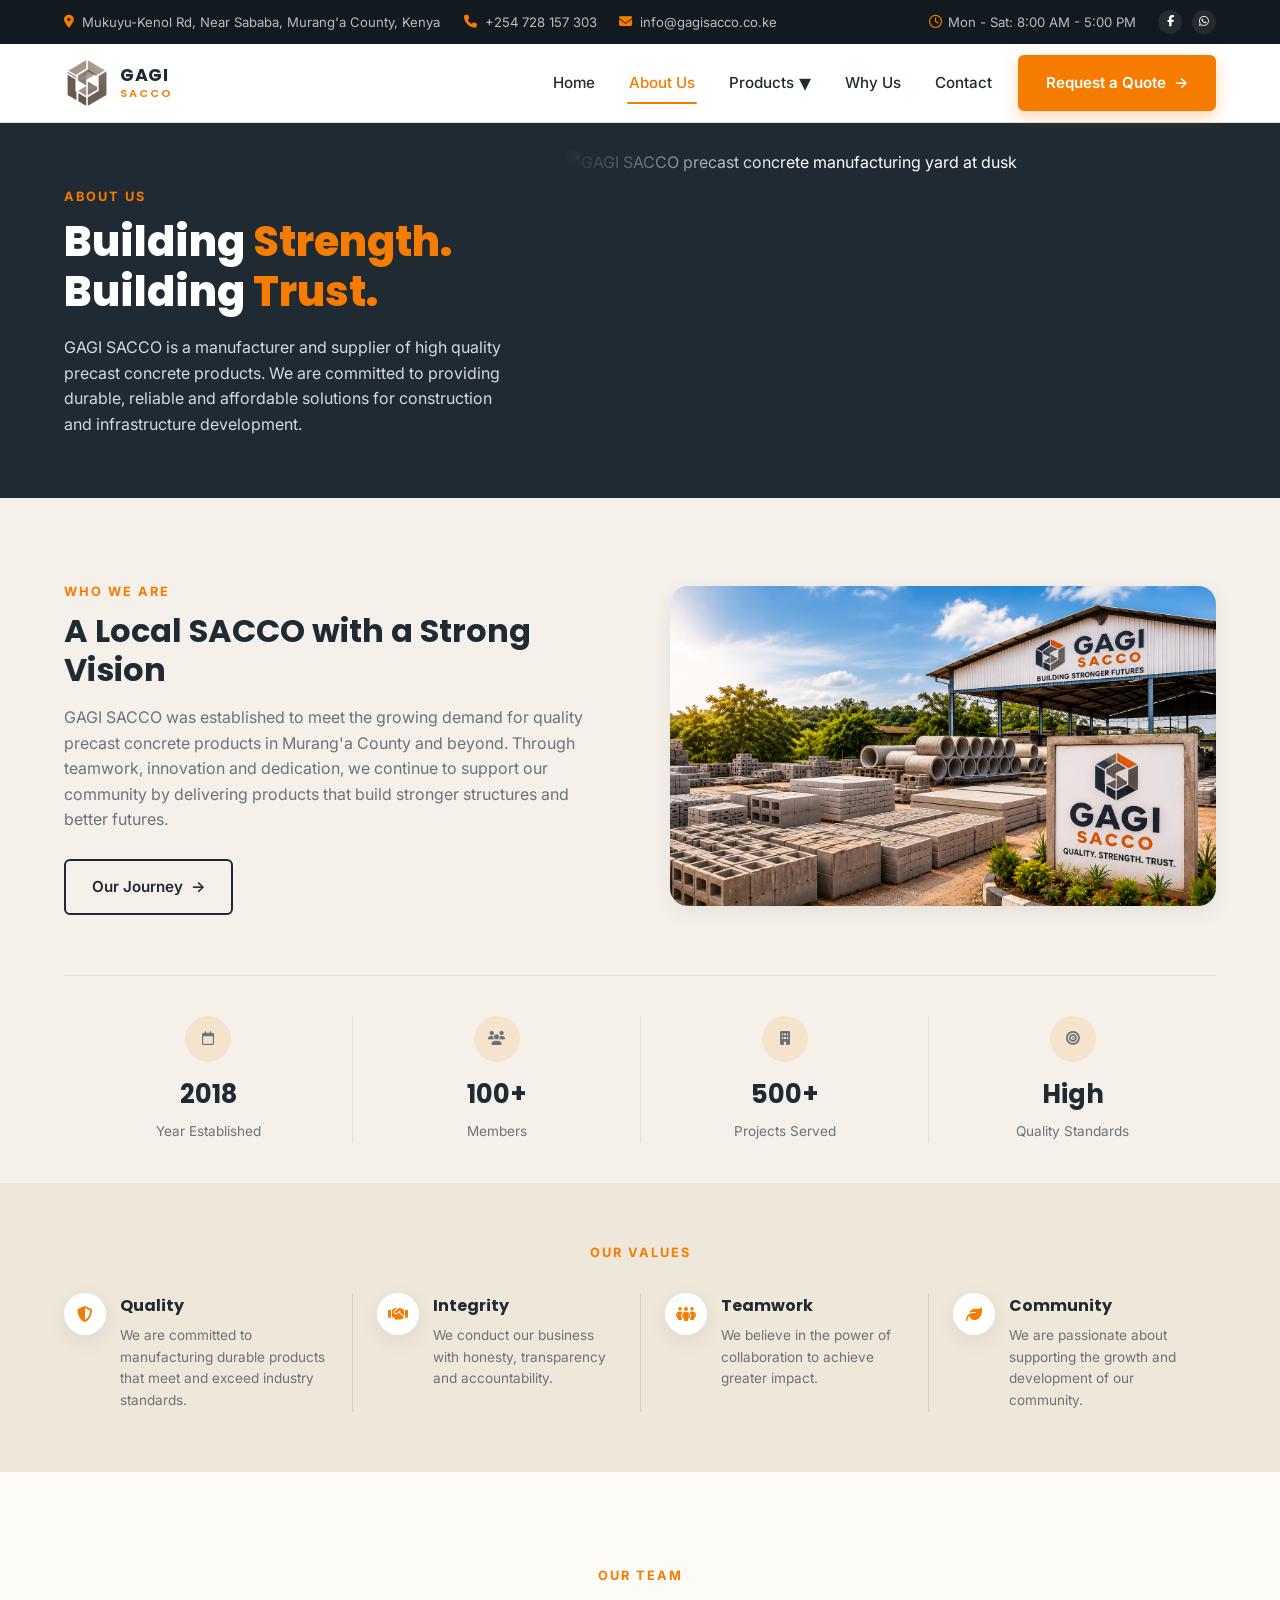
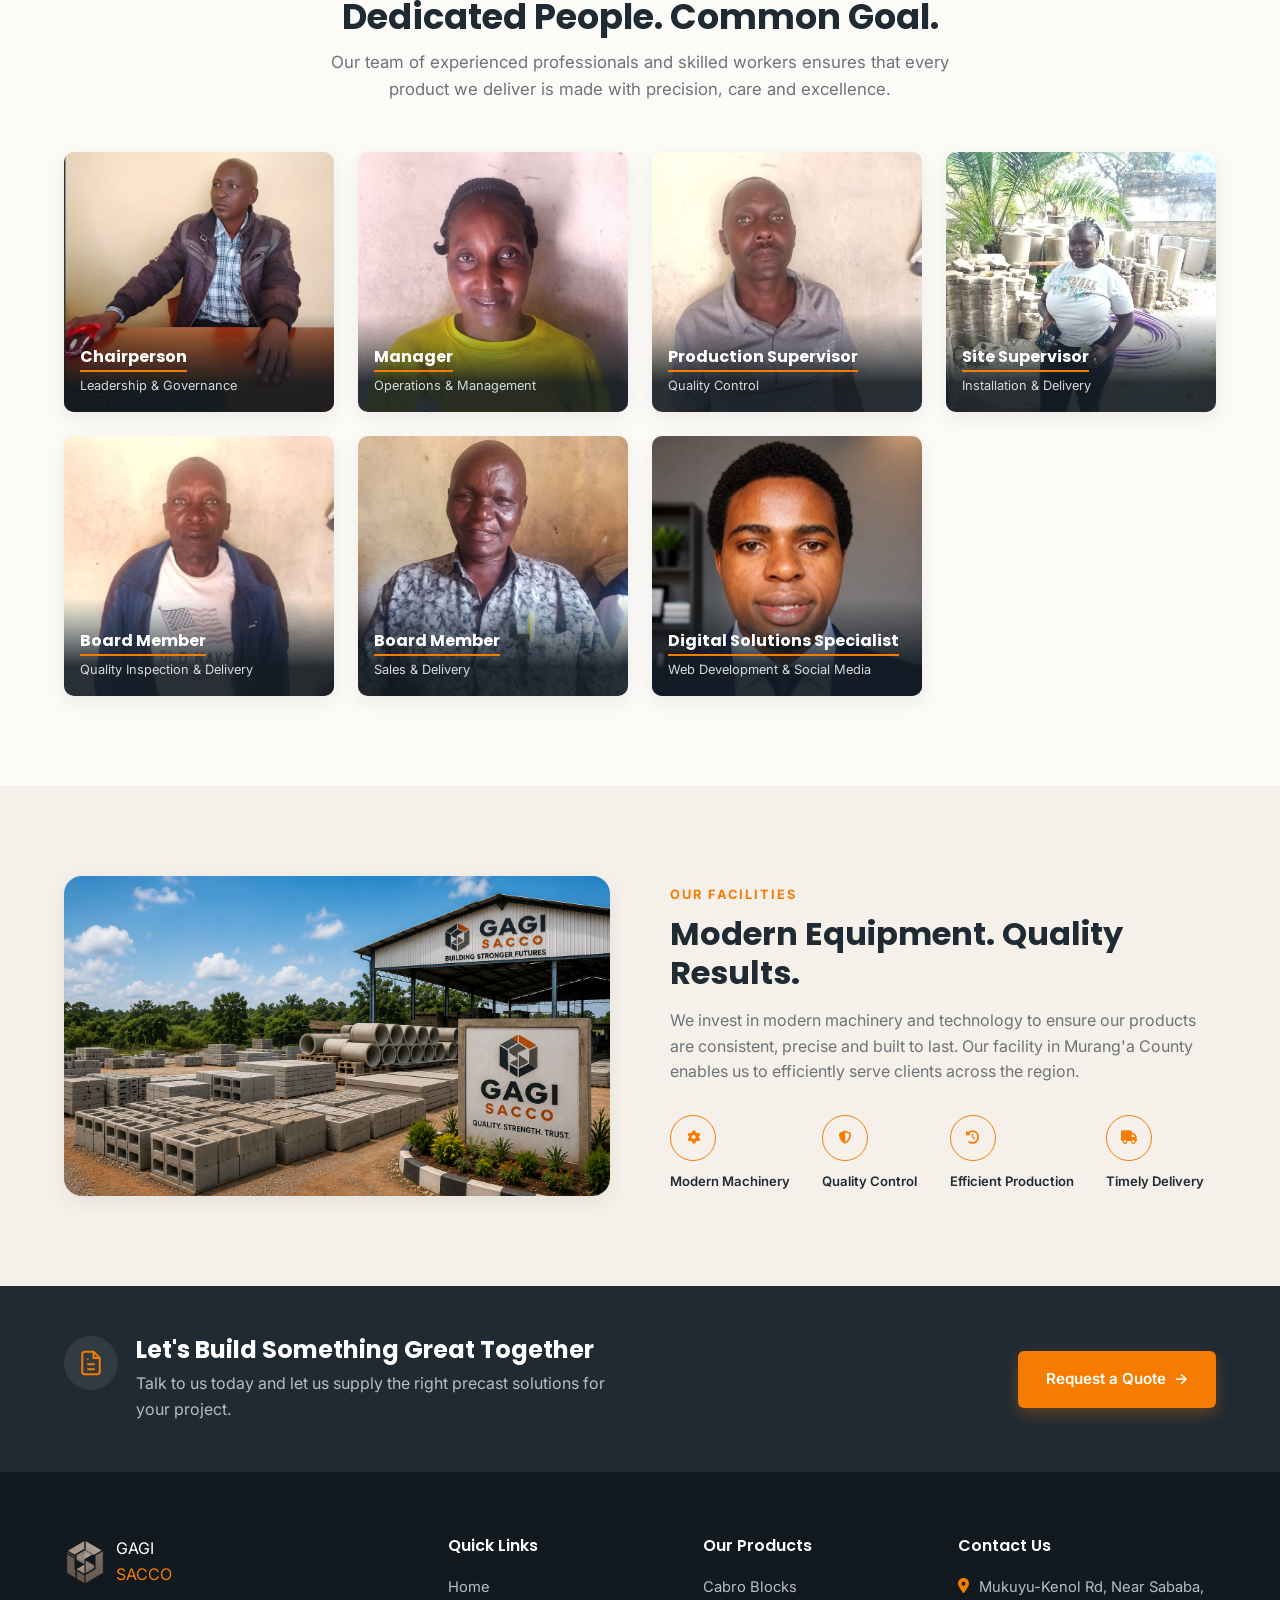
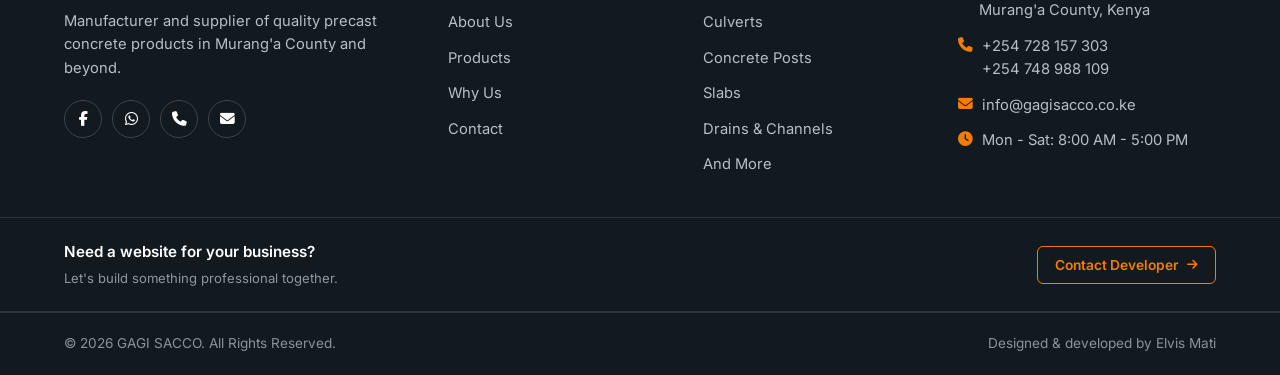
==== about.html @ 9ad400ec "feat: finalize GAGI SACCO website for presentation" ====
<!DOCTYPE html>
<html lang="en">
<head>
  <meta charset="UTF-8">
  <meta name="viewport" content="width=device-width, initial-scale=1.0">
  <title>About Us | GAGI SACCO</title>
  <meta name="description" content="GAGI SACCO is a manufacturer and supplier of high quality precast concrete products, proudly serving Murang'a County since 2018.">

  <!-- Google Fonts: Poppins for headings, Inter for body text -->
  <link rel="preconnect" href="https://fonts.googleapis.com">
  <link href="https://fonts.googleapis.com/css2?family=Poppins:wght@500;600;700;800&family=Inter:wght@400;500;600;700&display=swap" rel="stylesheet">

  <!-- Font Awesome for icons -->
  <link rel="stylesheet" href="https://cdnjs.cloudflare.com/ajax/libs/font-awesome/6.5.1/css/all.min.css">

  <!-- Stylesheets: shared/global first, then page-specific, then responsive overrides last -->
  <link rel="stylesheet" href="css/style.css">
  <link rel="stylesheet" href="css/top-utility-bar.css">
  <link rel="stylesheet" href="css/about.css">
  <link rel="stylesheet" href="css/footer.css">
  <link rel="stylesheet" href="css/responsive.css">
</head>
<body>

  <!-- ============ TOP UTILITY BAR ============ -->
  <div class="top-bar">
    <div class="container top-bar-inner">

      <!-- FIXED LOCATION -->
      <div class="top-bar-location">
        <i class="fa-solid fa-location-dot" aria-hidden="true"></i>
        <span>Mukuyu-Kenol Rd, Near Sababa, Murang'a County, Kenya</span>
      </div>

      <!-- MOVING CONTENT -->
      <div class="top-bar-marquee">

        <div class="top-bar-marquee-content">

          <!-- Phone -->
          <div class="top-bar-phone">
            <i class="fa-solid fa-phone" aria-hidden="true"></i>
            <span>+254 728 157 303</span>
          </div>

          <!-- Email -->
          <div class="top-bar-email">
            <i class="fa-solid fa-envelope" aria-hidden="true"></i>
            <span>info@gagisacco.co.ke</span>
          </div>

          <!-- Business Hours -->
          <div class="top-bar-hours">
            <i class="fa-regular fa-clock" aria-hidden="true"></i>
            <span>Mon - Sat: 8:00 AM - 5:00 PM</span>
          </div>

          <!-- Social Icons -->
          <ul class="top-bar-social">

            <!-- Facebook -->
            <li>
              <a
                href="#"
                aria-label="Facebook"
              >
                <i class="fa-brands fa-facebook-f"></i>
              </a>
            </li>

            <!-- WhatsApp -->
            <li>
              <a
                href="https://wa.me/254728157303?text=Hello%20GAGI%20SACCO%2C%20I%20would%20like%20to%20make%20an%20inquiry%20about%20your%20precast%20concrete%20products."
                target="_blank"
                rel="noopener noreferrer"
                aria-label="WhatsApp"
              >
                <i class="fa-brands fa-whatsapp"></i>
              </a>
            </li>

          </ul>

        </div>

      </div>

    </div>
  </div>

  <!-- ============ HEADER / NAVIGATION ============ -->
  <header class="site-header">
    <div class="container header-inner">

      <!-- Logo -->
      <a href="index.html" class="logo">
        <img src="assets/logos/logonobg.png" alt="GAGI SACCO">
        <span class="logo-text">GAGI<br><span>SACCO</span></span>
      </a>

      <!-- Main nav -->
      <nav class="main-nav" id="main-nav">
        <ul>
          <li>
            <a href="index.html">Home</a>
          </li>

          <li>
            <a href="about.html" class="active">About Us</a>
          </li>

          <li class="has-dropdown">
            <a href="products.html">
              Products
              <span class="caret" aria-hidden="true">&#9662;</span>
            </a>

            <ul class="dropdown">
              <li>
                <a href="products.html#cabro">Cabro Blocks</a>
              </li>

              <li>
                <a href="products.html#culverts">Culverts</a>
              </li>

              <li>
                <a href="products.html#waffle-slabs">Waffle Slabs</a>
              </li>

              <li>
                <a href="products.html#slabs">Slabs</a>
              </li>

              <li class="dropdown-all">
                <a href="products.html">View All Products <span>→</span></a>
              </li>
            </ul>

          </li>

          <li>
            <a href="why-us.html">Why Us</a>
          </li>

          <li>
            <a href="contact.html">Contact</a>
          </li>
        </ul>
      </nav>

      <!-- Header CTA -->
      <a href="quote.html" class="btn btn-primary header-cta">
        Request a Quote
        <span aria-hidden="true">&rarr;</span>
      </a>

      <!-- Mobile hamburger toggle -->
      <button
        class="nav-toggle"
        id="nav-toggle"
        aria-label="Toggle navigation menu"
        aria-expanded="false"
        aria-controls="main-nav"
      >
        <span></span>
        <span></span>
        <span></span>
      </button>

    </div>
  </header>

  <main>

    <!-- ============ ABOUT HERO ============ -->
    <section class="about-hero">
      <div class="container about-hero-inner">
        <div class="about-hero-content">
          <span class="eyebrow eyebrow-light">About Us</span>
          <h1>Building <span class="text-accent">Strength.</span><br>Building <span class="text-accent">Trust.</span></h1>
          <p>GAGI SACCO is a manufacturer and supplier of high quality precast concrete products. We are committed to providing durable, reliable and affordable solutions for construction and infrastructure development.</p>
        </div>
        <div class="about-hero-media">
          <img src="https://images.unsplash.com/photo-1541976590-713941681591?w=1000&q=80" alt="GAGI SACCO precast concrete manufacturing yard at dusk">
        </div>
      </div>
    </section>

    <!-- ============ WHO WE ARE ============ -->
    <section class="who-section">
      <div class="container who-inner">
        <div class="who-content">
          <span class="eyebrow">Who We Are</span>
          <h2>A Local SACCO with a Strong Vision</h2>
          <p>GAGI SACCO was established to meet the growing demand for quality precast concrete products in Murang'a County and beyond. Through teamwork, innovation and dedication, we continue to support our community by delivering products that build stronger structures and better futures.</p>
          <a href="about.html#journey" class="btn btn-outline">Our Journey <span aria-hidden="true">&rarr;</span></a>
        </div>
        <div class="who-media">
          <img src="assets/images/gagi banner.png" alt="Precast concrete culverts, blocks and ballast in the yard">
        </div>
      </div>

      <!-- Stats row -->
      <div class="container">
        <ul class="stats-row">
          <li>
            <span class="stat-icon" aria-hidden="true"><i class="fa-regular fa-calendar"></i></span>
            <strong>2018</strong>
            <span>Year Established</span>
          </li>
          <li>
            <span class="stat-icon" aria-hidden="true"><i class="fa-solid fa-users"></i></span>
            <strong>100+</strong>
            <span>Members</span>
          </li>
          <li>
            <span class="stat-icon" aria-hidden="true"><i class="fa-solid fa-building"></i></span>
            <strong>500+</strong>
            <span>Projects Served</span>
          </li>
          <li>
            <span class="stat-icon" aria-hidden="true"><i class="fa-solid fa-bullseye"></i></span>
            <strong>High</strong>
            <span>Quality Standards</span>
          </li>
        </ul>
      </div>
    </section>

    <!-- ============ OUR VALUES ============ -->
    <section class="values-section">
      <div class="container">
        <span class="eyebrow values-eyebrow">Our Values</span>
        <ul class="values-row">
          <li>
            <span class="value-icon" aria-hidden="true"><i class="fa-solid fa-shield-halved"></i></span>
            <div>
              <strong>Quality</strong>
              <p>We are committed to manufacturing durable products that meet and exceed industry standards.</p>
            </div>
          </li>
          <li>
            <span class="value-icon" aria-hidden="true"><i class="fa-solid fa-handshake"></i></span>
            <div>
              <strong>Integrity</strong>
              <p>We conduct our business with honesty, transparency and accountability.</p>
            </div>
          </li>
          <li>
            <span class="value-icon" aria-hidden="true"><i class="fa-solid fa-people-group"></i></span>
            <div>
              <strong>Teamwork</strong>
              <p>We believe in the power of collaboration to achieve greater impact.</p>
            </div>
          </li>
          <li>
            <span class="value-icon" aria-hidden="true"><i class="fa-solid fa-leaf"></i></span>
            <div>
              <strong>Community</strong>
              <p>We are passionate about supporting the growth and development of our community.</p>
            </div>
          </li>
        </ul>
      </div>
    </section>

    <!-- ============ OUR TEAM ============ -->
    <section class="team-section">
      <div class="container">

        <div class="section-heading">
          <span class="eyebrow">Our Team</span>
          <h2>Dedicated People. Common Goal.</h2>
          <p>
            Our team of experienced professionals and skilled workers ensures
            that every product we deliver is made with precision, care and excellence.
          </p>
        </div>

        <div class="team-grid">

          <article class="team-card">
            <img
              src="assets/gagi members/Peter Kamau(Chairman).png"
              alt="Portrait of the GAGI SACCO chairperson"
            >
            <div class="team-card-caption">
              <h3>Chairperson</h3>
              <span>Leadership &amp; Governance</span>
            </div>
          </article>

          <article class="team-card">
            <img
              src="assets/gagi members/Faith Wanjiru.png"
              alt="Portrait of the GAGI SACCO manager"
            >
            <div class="team-card-caption">
              <h3>Manager</h3>
              <span>Operations &amp; Management</span>
            </div>
          </article>

          <article class="team-card">
            <img
              src="assets/gagi members/Joel Muya.png"
              alt="Portrait of the production supervisor in high-visibility vest"
            >
            <div class="team-card-caption">
              <h3>Production Supervisor</h3>
              <span>Quality Control</span>
            </div>
          </article>

          <article class="team-card">
            <img
              src="assets/gagi members/Leah.png"
              alt="Portrait of the site supervisor wearing a cap"
            >
            <div class="team-card-caption">
              <h3>Site Supervisor</h3>
              <span>Installation &amp; Delivery</span>
            </div>
          </article>

          <article class="team-card">
            <img
              src="assets/gagi members/Augustine Mwangi.png"
              alt="Portrait of the GAGI SACCO board member"
            >
            <div class="team-card-caption">
              <h3>Board Member</h3>
              <span>Quality Inspection &amp; Delivery</span>
            </div>
          </article>

          <article class="team-card">
            <img
              src="assets/gagi members/Stephen Ndung’u.png"
              alt="Portrait of the GAGI SACCO board member"
            >
            <div class="team-card-caption">
              <h3>Board Member</h3>
              <span>Sales &amp; Delivery</span>
            </div>
          </article>

          <article class="team-card">
            <img
              src="assets/gagi members/Elvis Mati.png"
              alt="Portrait of the digital solutions specialist"
            >
            <div class="team-card-caption">
              <h3>Digital Solutions Specialist</h3>
              <span>Web Development &amp; Social Media</span>
            </div>
          </article>

        </div>
      </div>
    </section>
    <!-- ============ OUR FACILITIES ============ -->
    <section class="facilities-section">
      <div class="container facilities-inner">
        <div class="facilities-media">
          <img src="assets/images/gagi banner2.png" alt="GAGI SACCO precast concrete production shed and silos">
        </div>
        <div class="facilities-content">
          <span class="eyebrow">Our Facilities</span>
          <h2>Modern Equipment. Quality Results.</h2>
          <p>We invest in modern machinery and technology to ensure our products are consistent, precise and built to last. Our facility in Murang'a County enables us to efficiently serve clients across the region.</p>

          <ul class="facilities-features">
            <li>
              <span class="facility-icon" aria-hidden="true"><i class="fa-solid fa-gear"></i></span>
              <span>Modern Machinery</span>
            </li>
            <li>
              <span class="facility-icon" aria-hidden="true"><i class="fa-solid fa-shield-halved" aria-hidden="true"></i></span>
              <span>Quality Control</span>
            </li>
            <li>
              <span class="facility-icon" aria-hidden="true"><i class="fa-solid fa-clock-rotate-left"></i></span>
              <span>Efficient Production</span>
            </li>
            <li>
              <span class="facility-icon" aria-hidden="true"><i class="fa-solid fa-truck"></i></span>
              <span>Timely Delivery</span>
            </li>
          </ul>
        </div>
      </div>
    </section>

    <!-- ============ QUOTE CTA BANNER (dark variant) ============ -->
    <section class="cta-banner cta-banner-dark">
      <div class="container cta-inner">
        <div class="cta-text">
          <span class="cta-icon" aria-hidden="true">
            <svg width="30" height="30" viewBox="0 0 24 24" fill="none" stroke="currentColor" stroke-width="1.6"><path d="M14 3H7a2 2 0 0 0-2 2v14a2 2 0 0 0 2 2h10a2 2 0 0 0 2-2V8Z"/><path d="M14 3v5h5"/><path d="M9 13h6M9 17h6M9 9h1"/></svg>
          </span>
          <div>
            <h2>Let's Build Something Great Together</h2>
            <p>Talk to us today and let us supply the right precast solutions for your project.</p>
          </div>
        </div>
        <a href="quote.html" class="btn btn-primary">Request a Quote <span aria-hidden="true">&rarr;</span></a>
      </div>
    </section>

  </main>

  <!-- ============ FOOTER ============ -->
  <footer class="site-footer">
    <div class="container footer-grid">

      <!-- Footer About -->
      <div class="footer-col footer-about">

        <a href="index.html" class="logo logo-footer">
          <img
            src="assets/logos/logonobg.png"
            alt="GAGI SACCO Logo"
            class="footer-logo-icon"
          >

          <span class="logo-text logo-text-light">
            GAGI<br>
            <span>SACCO</span>
          </span>
        </a>

        <p>
          Manufacturer and supplier of quality precast concrete products
          in Murang'a County and beyond.
        </p>

        <ul class="social-links">
          <li>
            <a
              href="#"
              aria-label="Facebook"
            >
              <i class="fa-brands fa-facebook-f"></i>
            </a>
          </li>

          <li>
            <a
              href="https://wa.me/254728157303?text=Hello%20GAGI%20SACCO%2C%20I%20would%20like%20to%20make%20an%20inquiry%20about%20your%20precast%20concrete%20products."
              target="_blank"
              rel="noopener noreferrer"
              aria-label="WhatsApp"
            >
              <i class="fa-brands fa-whatsapp"></i>
            </a>
          </li>

          <li>
            <a
              href="tel:+254728157303"
              aria-label="Phone"
            >
              <i class="fa-solid fa-phone"></i>
            </a>
          </li>

          <li>
            <a
              href="mailto:info@gagisacco.co.ke"
              aria-label="Email"
            >
              <i class="fa-solid fa-envelope"></i>
            </a>
          </li>
        </ul>
      </div>


      <!-- Quick Links -->
      <nav class="footer-col">
        <h4>Quick Links</h4>

        <ul>
          <li><a href="index.html">Home</a></li>
          <li><a href="about.html">About Us</a></li>
          <li><a href="products.html">Products</a></li>
          <li><a href="why-us.html">Why Us</a></li>
          <li><a href="contact.html">Contact</a></li>
        </ul>
      </nav>


      <!-- Products -->
      <nav class="footer-col">
        <h4>Our Products</h4>

        <ul>
          <li><a href="products.html#cabro">Cabro Blocks</a></li>
          <li><a href="products.html#culverts">Culverts</a></li>
          <li><a href="products.html">Concrete Posts</a></li>
          <li><a href="products.html#slabs">Slabs</a></li>
          <li><a href="products.html">Drains &amp; Channels</a></li>
          <li><a href="products.html">And More</a></li>
        </ul>
      </nav>


      <!-- Contact -->
      <div class="footer-col footer-contact">
        <h4>Contact Us</h4>

        <ul>
          <li>
            <i class="fa-solid fa-location-dot"></i>
            Mukuyu-Kenol Rd, Near Sababa, Murang'a County, Kenya
          </li>

          <li>
            <i class="fa-solid fa-phone"></i>
            <span>
              +254 728 157 303<br>
              +254 748 988 109
            </span>
          </li>

          <li>
            <i class="fa-solid fa-envelope"></i>
            info@gagisacco.co.ke
          </li>

          <li>
            <i class="fa-solid fa-clock"></i>
            Mon - Sat: 8:00 AM - 5:00 PM
          </li>
        </ul>
      </div>

    </div>


    <!-- Developer CTA -->
    <div class="developer-cta">
      <div class="container developer-cta-inner">

        <div class="developer-cta-text">
          <span class="developer-cta-label">
            Need a website for your business?
          </span>

          <span class="developer-cta-subtext">
            Let's build something professional together.
          </span>
        </div>

        <button
          type="button"
          class="developer-cta-button"
          id="developer-cta-button"
          aria-haspopup="dialog"
          aria-controls="developer-modal"
        >
          Contact Developer
          <i class="fa-solid fa-arrow-right" aria-hidden="true"></i>
        </button>

      </div>
    </div>


    <!-- Footer Bottom -->
    <div class="footer-bottom">
      <div class="container footer-bottom-inner">
        <p>
          &copy; 2026 GAGI SACCO. All Rights Reserved.
        </p>

        <p>
          Designed &amp; developed by Elvis Mati
        </p>
      </div>
    </div>

  </footer>


  <!-- ============ DEVELOPER CONTACT MODAL ============ -->
  <div
    class="developer-modal"
    id="developer-modal"
    role="dialog"
    aria-modal="true"
    aria-labelledby="developer-modal-title"
    hidden
  >
    <div class="developer-modal-overlay" data-modal-close></div>

    <div class="developer-modal-card">

      <button
        type="button"
        class="developer-modal-close"
        id="developer-modal-close"
        aria-label="Close developer contact options"
      >
        <i class="fa-solid fa-xmark"></i>
      </button>

      <div class="developer-modal-icon">
        <i class="fa-solid fa-code"></i>
      </div>

      <span class="eyebrow">Let's Work Together</span>

      <h2 id="developer-modal-title">
        Need a Website?
      </h2>

      <p>
        Get in touch with Elvis Mati to discuss your website,
        web development or digital project.
      </p>


      <div class="developer-contact-options">

        <!-- Call -->
        <a
          href="tel:+254700531854"
          class="developer-contact-option"
        >
          <span class="developer-option-icon">
            <i class="fa-solid fa-phone"></i>
          </span>

          <span class="developer-option-content">
            <strong>Call: +254 700 531 854</strong>
            <small>Speak directly with the developer</small>
          </span>

          <i class="fa-solid fa-chevron-right developer-option-arrow"></i>
        </a>


        <!-- WhatsApp -->
        <a
          href="https://wa.me/254700531854?text=Hello%20Elvis%2C%20I%20found%20your%20work%20through%20the%20GAGI%20SACCO%20website%20and%20I%20would%20like%20to%20discuss%20a%20website%20project."
          class="developer-contact-option"
          target="_blank"
          rel="noopener noreferrer"
        >
          <span class="developer-option-icon">
            <i class="fa-brands fa-whatsapp"></i>
          </span>

          <span class="developer-option-content">
            <strong>WhatsApp</strong>
            <small>Send a message on WhatsApp</small>
          </span>

          <i class="fa-solid fa-chevron-right developer-option-arrow"></i>
        </a>


        <!-- Pricing -->
        <a
          href="pricing.html"
          class="developer-contact-option"
        >
          <span class="developer-option-icon">
            <i class="fa-solid fa-tags"></i>
          </span>

          <span class="developer-option-content">
            <strong>View Website Pricing</strong>
            <small>Explore website packages and pricing</small>
          </span>

          <i class="fa-solid fa-chevron-right developer-option-arrow"></i>
        </a>

      </div>

    </div>
  </div>

  <script src="js/main.js"></script>
</body>
</html>
---- css/style.css ----
/* =========================================================
   GAGI SACCO — style.css
   Shared/global styles: resets, tokens, typography, buttons,
   header/nav. Loaded on every page.
========================================================= */

/* ---------- Design tokens ---------- */
:root {
  --color-orange: #F57C00;
  --color-orange-dark: #D96900;
  --color-dark: #1F2A33;
  --color-dark-2: #121A20;
  --color-grey: #6B7378;
  --color-grey-light: #F5F1EA;
  --color-bg: #FDFBF7;
  --color-white: #FFFFFF;
  --color-border: #E6E1D8;

  --font-heading: 'Poppins', sans-serif;
  --font-body: 'Inter', sans-serif;

  --container-width: 1200px;
  --radius-sm: 6px;
  --radius-md: 10px;
  --radius-lg: 18px;
  --shadow-card: 0 6px 20px rgba(31, 42, 51, 0.08);
  --transition: 0.25s ease;
}

/* ---------- Reset ---------- */
*, *::before, *::after { box-sizing: border-box; }
html { scroll-behavior: smooth; }
body {
  margin: 0;
  font-family: var(--font-body);
  color: var(--color-dark);
  background: var(--color-bg);
  line-height: 1.6;
  -webkit-font-smoothing: antialiased;
}
img { max-width: 100%; display: block; }
a { text-decoration: none; color: inherit; }
ul { list-style: none; margin: 0; padding: 0; }
h1, h2, h3, h4 { font-family: var(--font-heading); margin: 0; line-height: 1.2; }
p { margin: 0; }
button { font-family: inherit; cursor: pointer; }

.container {
  width: 100%;
  max-width: var(--container-width);
  margin: 0 auto;
  padding: 0 24px;
}

/* ---------- Buttons ---------- */
.btn {
  display: inline-flex;
  align-items: center;
  gap: 8px;
  padding: 14px 26px;
  border-radius: var(--radius-sm);
  font-weight: 600;
  font-size: 0.95rem;
  white-space: nowrap;
  transition: transform var(--transition), background var(--transition), color var(--transition), box-shadow var(--transition);
  border: 2px solid transparent;
}
.btn-primary {
  background: var(--color-orange);
  color: var(--color-white);
  box-shadow: 0 6px 16px rgba(245, 124, 0, 0.3);
}
.btn-primary:hover {
  background: var(--color-orange-dark);
  transform: translateY(-2px);
}
.btn-outline {
  background: transparent;
  border-color: var(--color-dark);
  color: var(--color-dark);
}
.btn-outline:hover {
  background: var(--color-dark);
  color: var(--color-white);
  transform: translateY(-2px);
}
/* Outline button on dark backgrounds needs a light border */
.btn-outline-light {
  background: transparent;
  border-color: var(--color-white);
  color: var(--color-white);
}
.btn-outline-light:hover {
  background: var(--color-white);
  color: var(--color-dark);
  transform: translateY(-2px);
}

/* ==========================================================================
   GAGI SACCO — HEADER & NAVIGATION
   Scoped only to the header
   ========================================================================== */

.site-header {
  position: sticky;
  top: 0;
  z-index: 1000;
  width: 100%;
  background: var(--color-white);
  border-bottom: 1px solid var(--color-border);
}

/* ---------- Header Layout ---------- */

.site-header .header-inner {
  display: flex;
  align-items: center;
  justify-content: space-between;
  gap: 24px;
  min-height: 78px;
  padding-top: 10px;
  padding-bottom: 10px;
}


/* ---------- Logo ---------- */

.site-header .logo {
  display: flex;
  align-items: center;
  gap: 10px;
  flex-shrink: 0;
  text-decoration: none;
}

.site-header .logo img {
  display: block;
  width: 46px;
  height: 46px;
  object-fit: contain;
  flex-shrink: 0;
}

.site-header .logo-text {
  font-family: var(--font-heading);
  font-weight: 700;
  font-size: 1.1rem;
  line-height: 1;
  color: var(--color-dark);
  letter-spacing: 0.5px;
}

.site-header .logo-text span {
  display: block;
  margin-top: 3px;
  font-size: 0.7rem;
  font-weight: 600;
  color: var(--color-orange);
  letter-spacing: 2px;
}


/* ==========================================================================
   MAIN NAVIGATION
   ========================================================================== */

.site-header .main-nav {
  margin-left: auto;
}

.site-header .main-nav > ul {
  display: flex;
  align-items: center;
  gap: 30px;
  margin: 0;
  padding: 0;
  list-style: none;
}

.site-header .main-nav li {
  position: relative;
  margin: 0;
  padding: 0;
  list-style: none;
}

.site-header .main-nav > ul > li > a {
  display: inline-flex;
  align-items: center;
  gap: 5px;
  position: relative;

  padding: 8px 2px;

  color: var(--color-dark);
  font-size: 0.95rem;
  font-weight: 500;
  line-height: 1.2;
  text-decoration: none;
  white-space: nowrap;

  transition: color 0.2s ease;
}

.site-header .main-nav > ul > li > a:hover,
.site-header .main-nav > ul > li > a.active {
  color: var(--color-orange);
}


/* ---------- Active Page Indicator ---------- */

.site-header .main-nav > ul > li > a.active::after {
  content: "";
  position: absolute;
  left: 0;
  right: 0;
  bottom: -4px;

  height: 2px;

  background: var(--color-orange);
  border-radius: 2px;
}


/* ==========================================================================
   PRODUCTS DROPDOWN
   ========================================================================== */

.site-header .has-dropdown {
  position: relative;
}

.site-header .caret {
  display: inline-block;
  font-size: 1.5rem;
  line-height: 1;
  transition: transform 0.2s ease;
}

.site-header .has-dropdown:hover .caret {
  transform: rotate(180deg);
}


/* Dropdown */

.site-header .dropdown {
  position: absolute;
  top: calc(100% + 12px);
  left: 50%;

  width: 220px;
  margin: 0;
  padding: 8px;

  background: var(--color-white);
  border: 1px solid var(--color-border);
  border-top: 3px solid var(--color-orange);
  border-radius: 0 0 var(--radius-md) var(--radius-md);

  box-shadow: var(--shadow-card);

  list-style: none;

  opacity: 0;
  visibility: hidden;
  pointer-events: none;

  transform: translate(-50%, 8px);

  transition:
    opacity 0.2s ease,
    visibility 0.2s ease,
    transform 0.2s ease;
}


/* Small invisible bridge between Products and dropdown */

.site-header .dropdown::before {
  content: "";
  position: absolute;
  top: -14px;
  left: 0;
  width: 100%;
  height: 14px;
}


/* Show dropdown */

.site-header .has-dropdown:hover > .dropdown,
.site-header .has-dropdown:focus-within > .dropdown {
  opacity: 1;
  visibility: visible;
  pointer-events: auto;
  transform: translate(-50%, 0);
}


/* Dropdown links */

.site-header .dropdown li a {
  display: flex;
  align-items: center;
  justify-content: space-between;

  width: 100%;
  box-sizing: border-box;

  padding: 10px 12px;

  color: var(--color-dark);
  font-size: 0.88rem;
  font-weight: 500;
  line-height: 1.3;
  text-decoration: none;

  border-radius: var(--radius-sm);

  transition:
    color 0.2s ease,
    background-color 0.2s ease;
}

.site-header .dropdown li a:hover {
  color: var(--color-orange);
  background: var(--color-grey-light);
}


/* View All Products */

.site-header .dropdown .dropdown-all {
  margin-top: 5px;
  padding-top: 5px;
  border-top: 1px solid var(--color-border);
}

.site-header .dropdown .dropdown-all a {
  color: var(--color-orange);
  font-weight: 700;
}


/* ==========================================================================
   HEADER CTA
   ========================================================================== */

.site-header .header-cta {
  flex-shrink: 0;
  white-space: nowrap;
}


/* ==========================================================================
   MOBILE NAV TOGGLE
   ========================================================================== */

.site-header .nav-toggle {
  display: none;

  width: 42px;
  height: 42px;
  padding: 0;

  align-items: center;
  justify-content: center;
  flex-direction: column;
  gap: 5px;

  background: transparent;
  border: 1px solid var(--color-border);
  border-radius: var(--radius-sm);

  cursor: pointer;
}

.site-header .nav-toggle span {
  display: block;

  width: 20px;
  height: 2px;

  background: var(--color-dark);
  border-radius: 2px;

  transition:
    transform 0.2s ease,
    opacity 0.2s ease,
    background-color 0.2s ease;
}

.site-header .nav-toggle:hover {
  border-color: var(--color-orange);
}

.site-header .nav-toggle:hover span {
  background: var(--color-orange);
}


/* Hamburger → X */

.site-header .nav-toggle.open span:nth-child(1) {
  transform: translateY(7px) rotate(45deg);
}

.site-header .nav-toggle.open span:nth-child(2) {
  opacity: 0;
}

.site-header .nav-toggle.open span:nth-child(3) {
  transform: translateY(-7px) rotate(-45deg);
}


/* ==========================================================================
   TABLET
   ========================================================================== */

@media (max-width: 1050px) {

  .site-header .header-inner {
    gap: 18px;
  }

  .site-header .main-nav > ul {
    gap: 20px;
  }

  .site-header .main-nav > ul > li > a {
    font-size: 0.9rem;
  }

  .site-header .header-cta {
    padding-left: 16px;
    padding-right: 16px;
  }
}


/* ==========================================================================
   MOBILE
   ========================================================================== */

@media (max-width: 768px) {

  .site-header .header-inner {
    min-height: 70px;
    gap: 12px;
  }


  /* Logo */

  .site-header .logo img {
    width: 42px;
    height: 42px;
  }

  .site-header .logo-text {
    font-size: 1rem;
  }

  .site-header .logo-text span {
    font-size: 0.65rem;
  }


  /* Hide desktop CTA */

  .site-header .header-cta {
    display: none;
  }


  /* Show hamburger */

  .site-header .nav-toggle {
    display: flex;
    flex-shrink: 0;
  }


  /* Mobile navigation panel */

  .site-header .main-nav {
    position: absolute;
    top: 100%;
    left: 0;
    right: 0;

    width: 100%;

    margin: 0;

    background: var(--color-white);
    border-bottom: 1px solid var(--color-border);

    box-shadow: 0 10px 25px rgba(48, 52, 59, 0.08);

    /* Hidden until JS opens it */
    display: none;
  }


  /* Your navigation JS should add this class */

  .site-header .main-nav.open {
    display: block;
  }


  /* Main mobile list */

  .site-header .main-nav > ul {
    display: flex;
    flex-direction: column;
    align-items: stretch;
    gap: 0;

    width: 100%;
    padding: 10px 20px 18px;
  }


  .site-header .main-nav > ul > li {
    width: 100%;
  }


  .site-header .main-nav > ul > li > a {
    display: flex;
    align-items: center;
    justify-content: space-between;

    width: 100%;
    box-sizing: border-box;

    padding: 13px 4px;

    font-size: 0.95rem;

    border-bottom: 1px solid var(--color-border);
  }


  /* Remove desktop active underline */

  .site-header .main-nav > ul > li > a.active::after {
    display: none;
  }


  /* Active mobile item */

  .site-header .main-nav > ul > li > a.active {
    color: var(--color-orange);
  }


  /* Products dropdown on mobile */

  .site-header .dropdown {
    position: static;

    width: 100%;
    box-sizing: border-box;

    margin: 0;
    padding: 4px 0 8px;

    background: var(--color-grey-light);

    border: none;
    border-left: 2px solid var(--color-orange);
    border-radius: 0;

    box-shadow: none;

    opacity: 1;
    visibility: visible;
    pointer-events: auto;

    transform: none;

    display: none;
  }


  /*
   * Allows the Products submenu to appear when the user
   * focuses/interacts with Products.
   */
  .site-header .has-dropdown:hover > .dropdown,
  .site-header .has-dropdown:focus-within > .dropdown {
    display: block;
  }


  .site-header .dropdown::before {
    display: none;
  }


  .site-header .dropdown li a {
    padding: 10px 14px;

    font-size: 0.87rem;

    border-radius: 0;
  }


  .site-header .dropdown .dropdown-all {
    margin-top: 4px;
    padding-top: 4px;
  }
}


/* ==========================================================================
   SMALL MOBILE
========================================================================== */

@media (max-width: 480px) {

  .site-header .header-inner {
    min-height: 64px;
  }

  .site-header .logo {
    gap: 8px;
  }

  .site-header .logo img {
    width: 38px;
    height: 38px;
  }

  .site-header .logo-text {
    font-size: 0.95rem;
  }

  .site-header .logo-text span {
    font-size: 0.6rem;
    letter-spacing: 1.5px;
  }

  .site-header .main-nav > ul {
    padding-left: 16px;
    padding-right: 16px;
  }
}
/* ---------- Shared section heading style ---------- */
.eyebrow {
  display: inline-block;
  color: var(--color-orange);
  font-weight: 700;
  font-size: 0.8rem;
  letter-spacing: 2px;
  text-transform: uppercase;
  margin-bottom: 10px;
}
.eyebrow-light { color: var(--color-orange); }

.section-heading {
  text-align: center;
  max-width: 620px;
  margin: 0 auto 50px;
}
.section-heading h2 {
  font-size: 2.2rem;
  font-weight: 700;
  margin-bottom: 10px;
}
.section-heading p {
  color: var(--color-grey);
  font-size: 1.05rem;
}
.section-cta { text-align: center; margin-top: 40px; }

/* ---------- Shared quote CTA banner (reused across pages) ---------- */
.cta-banner {
  background: var(--color-grey-light);
  padding: 50px 0;
}
.cta-inner {
  display: flex;
  align-items: center;
  justify-content: space-between;
  gap: 30px;
}
.cta-text {
  display: flex;
  align-items: flex-start;
  gap: 18px;
}
.cta-icon {
  width: 54px;
  height: 54px;
  border-radius: 50%;
  background: var(--color-white);
  color: var(--color-orange);
  display: flex;
  align-items: center;
  justify-content: center;
  flex-shrink: 0;
  box-shadow: var(--shadow-card);
}
.cta-text h2 { font-size: 1.5rem; font-weight: 700; margin-bottom: 6px; }
.cta-text p { color: var(--color-grey); max-width: 480px; }

/* Dark variant of the CTA banner, used on About page */
.cta-banner-dark {
  background: var(--color-dark);
}
.cta-banner-dark .cta-text h2 { color: var(--color-white); }
.cta-banner-dark .cta-text p { color: #B7BEC4; }
.cta-banner-dark .cta-icon { background: rgba(255,255,255,0.08); color: var(--color-orange); box-shadow: none; }
---- css/top-utility-bar.css ----
/* ==========================================================================
   TOP UTILITY BAR
   ========================================================================== */

.top-bar {
  background: var(--color-dark-2);
  color: #B7BEC4;
  font-size: 0.82rem;
}

.top-bar-inner {
  display: flex;
  align-items: center;
  padding: 10px 24px;
  gap: 0;
}


/* ==========================================================================
   LOCATION — FIXED
   ========================================================================== */

.top-bar-location {
  display: flex;
  align-items: center;
  gap: 8px;
  margin: 0;
  padding: 0;
  white-space: nowrap;
  flex-shrink: 0;
}

.top-bar-location i {
  color: var(--color-orange);
  flex-shrink: 0;
}


/* ==========================================================================
   RIGHT CONTENT — DESKTOP
   ========================================================================== */

.top-bar-marquee {
  display: flex;
  align-items: center;
  flex: 1;
  margin-left: 24px;
  overflow: hidden;
}


/*
 * IMPORTANT:
 * No animation or marquee is applied here.
 * Everything remains static on desktop.
 */

.top-bar-marquee-content {
  display: flex;
  align-items: center;
  width: 100%;
  gap: 22px;
}


/* ==========================================================================
   PHONE
   ========================================================================== */

.top-bar-phone {
  display: flex;
  align-items: center;
  gap: 8px;
  white-space: nowrap;
  flex-shrink: 0;
}

.top-bar-phone i {
  color: var(--color-orange);
}


/* ==========================================================================
   EMAIL
   ========================================================================== */

.top-bar-email {
  display: flex;
  align-items: center;
  gap: 8px;
  white-space: nowrap;
  flex-shrink: 0;
}

.top-bar-email i {
  color: var(--color-orange);
}


/* ==========================================================================
   BUSINESS HOURS
   ========================================================================== */

.top-bar-hours {
  display: flex;
  align-items: center;
  white-space: nowrap;

  /* Push hours toward the right */
  margin-left: auto;
}

.top-bar-hours i {
  color: var(--color-orange);
  margin-right: 6px;
}


/* ==========================================================================
   SOCIAL ICONS
   ========================================================================== */

.top-bar-social {
  display: flex;
  align-items: center;
  gap: 10px;
  margin: 0;
  padding: 0;
  flex-shrink: 0;
}

.top-bar-social li {
  display: flex;
  align-items: center;
  justify-content: center;
  margin: 0;
  padding: 0;
}

.top-bar-social a {
  width: 24px;
  height: 24px;

  padding: 0;
  margin: 0;

  border-radius: 50%;
  background: rgba(255, 255, 255, 0.08);

  display: flex;
  align-items: center;
  justify-content: center;

  color: var(--color-white);
  font-size: 0.7rem;
  line-height: 1;

  transition:
    background var(--transition),
    color var(--transition);
}


/* Precisely center Font Awesome icons */

.top-bar-social a i {
  display: flex;
  align-items: center;
  justify-content: center;

  width: 1em;
  height: 1em;

  margin: 0;
  padding: 0;

  line-height: 1;
}


/* Hover */

.top-bar-social a:hover {
  background: var(--color-orange);
  color: #FFFFFF;
}

.top-bar-social a:hover i {
  color: #FFFFFF !important;
}
---- css/about.css ----
/* =========================================================
   GAGI SACCO — about.css
   Page-specific styles for about.html:
   dark hero, who-we-are + stats, values band, team grid,
   facilities split. Shared header/footer/buttons/CTA banner
   live in style.css.
========================================================= */

/* ---------- About hero (dark, image right) ---------- */
.about-hero {
  background: var(--color-dark);
  color: var(--color-white);
  overflow: hidden;
}
.about-hero-inner {
  display: grid;
  grid-template-columns: 1fr 1.3fr;
  align-items: center;
  gap: 0;
}
.about-hero-content {
  padding: 60px 40px 60px 0;
  position: relative;
  z-index: 2;
}
.about-hero-content h1 {
  font-size: 2.6rem;
  font-weight: 800;
  margin-bottom: 18px;
}
.about-hero-content .text-accent { color: var(--color-orange); }
.about-hero-content p {
  color: #D6DADD;
  max-width: 440px;
}
.about-hero-media {
  height: 320px;
  position: relative;
}
.about-hero-media::before {
  /* subtle gradient so the dark text panel blends into the photo */
  content: '';
  position: absolute;
  inset: 0;
  background: linear-gradient(90deg, var(--color-dark) 0%, rgba(31,42,51,0) 35%);
  z-index: 1;
}
.about-hero-media img {
  width: 100%;
  height: 100%;
  object-fit: cover;
}

/* ---------- Who we are ---------- */
.who-section {
  background: var(--color-grey-light);
  padding: 80px 0 0;
}
.who-inner {
  display: grid;
  grid-template-columns: 1fr 1fr;
  gap: 60px;
  align-items: center;
  padding-bottom: 60px;
}
.who-content h2 {
  font-size: 2rem;
  font-weight: 700;
  margin-bottom: 16px;
}
.who-content p {
  color: var(--color-grey);
  margin-bottom: 26px;
}
.who-media img {
  border-radius: var(--radius-lg);
  box-shadow: var(--shadow-card);
  width: 100%;
  height: 320px;
  object-fit: cover;
}

/* Stats row beneath who-we-are */
.stats-row {
  display: grid;
  grid-template-columns: repeat(4, 1fr);
  border-top: 1px solid var(--color-border);
  padding: 40px 0;
}
.stats-row li {
  display: flex;
  flex-direction: column;
  align-items: center;
  text-align: center;
  gap: 6px;
  border-left: 1px solid var(--color-border);
}
.stats-row li:first-child { border-left: none; }
.stat-icon {
  width: 46px;
  height: 46px;
  border-radius: 50%;
  background: rgba(245, 124, 0, 0.12);
  color: var(--color-orange);
  display: flex;
  align-items: center;
  justify-content: center;
  margin-bottom: 6px;
}
.stats-row strong {
  font-family: var(--font-heading);
  font-size: 1.6rem;
  font-weight: 700;
  color: var(--color-dark);
}
.stats-row span {
  font-size: 0.85rem;
  color: var(--color-grey);
}

/* ---------- Our values band ---------- */
.values-section {
  background: #EFE7DA;
  padding: 60px 0;
}
.values-eyebrow {
  display: block;
  text-align: center;
  margin-bottom: 30px;
}
.values-row {
  display: grid;
  grid-template-columns: repeat(4, 1fr);
}
.values-row li {
  display: flex;
  align-items: flex-start;
  gap: 14px;
  padding: 0 24px;
  border-left: 1px solid #D9CFBD;
}
.values-row li:first-child { border-left: none; padding-left: 0; }
.value-icon {
  width: 42px;
  height: 42px;
  border-radius: 50%;
  background: var(--color-white);
  color: var(--color-orange);
  display: flex;
  align-items: center;
  justify-content: center;
  flex-shrink: 0;
  box-shadow: var(--shadow-card);
}
.values-row strong {
  display: block;
  font-family: var(--font-heading);
  font-weight: 700;
  margin-bottom: 6px;
}
.values-row p {
  font-size: 0.85rem;
  color: var(--color-grey);
}

/* ---------- Our team ---------- */
.team-section {
  padding: 90px 0;
  background: var(--color-bg);
}
.team-grid {
  display: grid;
  grid-template-columns: repeat(4, 1fr);
  gap: 24px;
}
.team-card {
  position: relative;
  border-radius: var(--radius-md);
  overflow: hidden;
  box-shadow: var(--shadow-card);
  transition: transform var(--transition);
}
.team-card:hover { transform: translateY(-6px); }
.team-card img {
  width: 100%;
  height: 260px;
  object-fit: cover;
}
.team-card-caption {
  position: absolute;
  left: 0;
  right: 0;
  bottom: 0;
  background: linear-gradient(180deg, rgba(18,26,32,0) 0%, rgba(18,26,32,0.9) 70%);
  color: var(--color-white);
  padding: 30px 16px 16px;
}
.team-card-caption h3 {
  font-size: 1rem;
  font-weight: 700;
  border-bottom: 2px solid var(--color-orange);
  display: inline-block;
  padding-bottom: 4px;
  margin-bottom: 4px;
}
.team-card-caption span {
  display: block;
  font-size: 0.8rem;
  color: #D6DADD;
}

/* ---------- Our facilities ---------- */
.facilities-section {
  background: var(--color-grey-light);
  padding: 90px 0;
}
.facilities-inner {
  display: grid;
  grid-template-columns: 1fr 1fr;
  gap: 60px;
  align-items: center;
}
.facilities-media img {
  border-radius: var(--radius-lg);
  box-shadow: var(--shadow-card);
  width: 100%;
  height: 320px;
  object-fit: cover;
}
.facilities-content h2 {
  font-size: 2rem;
  font-weight: 700;
  margin-bottom: 16px;
}
.facilities-content p {
  color: var(--color-grey);
  margin-bottom: 30px;
}
.facilities-features {
  display: grid;
  grid-template-columns: repeat(4, auto);
  gap: 20px;
}
.facilities-features li {
  display: flex;
  flex-direction: column;
  align-items: flex-start;
  gap: 10px;
  font-size: 0.82rem;
  font-weight: 600;
}
.facility-icon {
  width: 46px;
  height: 46px;
  border-radius: 50%;
  border: 1.5px solid var(--color-orange);
  color: var(--color-orange);
  display: flex;
  align-items: center;
  justify-content: center;
}
---- css/footer.css ----
/* ==========================================================================
   GAGI SACCO — FOOTER
   ========================================================================== */

.site-footer {
  background: var(--color-dark-2);
  color: #C7CCD1;
  padding-top: 64px;
}


/* ==========================================================================
   FOOTER GRID
   ========================================================================== */

.footer-grid {
  display: grid;
  grid-template-columns: 1.6fr 1fr 1fr 1.2fr;
  gap: 40px;
  padding-bottom: 40px;
}

.footer-col h4 {
  color: var(--color-white);
  font-size: 1rem;
  font-weight: 600;
  margin-bottom: 20px;
}

.footer-col ul {
  display: flex;
  flex-direction: column;
  gap: 12px;
}

.footer-col ul li a,
.footer-col ul li {
  font-size: 0.92rem;
  color: #B7BEC4;
  transition: color var(--transition);
  display: flex;
  align-items: flex-start;
  gap: 10px;
}

.footer-col ul li a:hover {
  color: var(--color-orange);
}

.footer-contact ul li i {
  color: var(--color-orange);
  margin-top: 3px;
  width: 14px;
}


/* ==========================================================================
   FOOTER ABOUT / LOGO
   ========================================================================== */

.footer-about p {
  font-size: 0.92rem;
  margin: 18px 0 20px;
  color: #B7BEC4;
}

.logo-footer {
  display: inline-flex;
  align-items: center;
  gap: 10px;
  margin-bottom: 4px;
}

.footer-logo-icon {
  width: 42px;
  height: 42px;
  object-fit: contain;
  display: block;
}

.logo-text-light {
  color: var(--color-white);
}

.logo-text-light span {
  color: var(--color-orange);
}


/* ==========================================================================
   SOCIAL LINKS
   ========================================================================== */

.footer-about .social-links {
  display: flex !important;
  flex-direction: row !important;
  align-items: center !important;
  gap: 10px !important;
  margin: 0;
  padding: 0;
}

.footer-about .social-links li {
  display: flex !important;
  align-items: center !important;
  justify-content: center !important;
  margin: 0;
  padding: 0;
}

.footer-about .social-links li a {
  width: 38px !important;
  height: 38px !important;

  display: flex !important;
  align-items: center !important;
  justify-content: center !important;

  padding: 0 !important;
  margin: 0 !important;

  border-radius: 50%;
  border: 1px solid #3A444C;

  color: var(--color-white);

  line-height: 1 !important;
  gap: 0 !important;

  transition:
    background var(--transition),
    border-color var(--transition),
    color var(--transition),
    transform var(--transition);
}

.footer-about .social-links li a i {
  display: block !important;
  width: auto !important;
  height: auto !important;

  margin: 0 !important;
  padding: 0 !important;

  line-height: 1 !important;
}

/* Hover */
.footer-about .social-links li a:hover {
  background: var(--color-orange);
  border-color: var(--color-orange);
  color: var(--color-white);
  transform: translateY(-2px);
}


/* ==========================================================================
   DEVELOPER CTA
   ========================================================================== */

.developer-cta {
  border-top: 1px solid #2B333A;
  border-bottom: 1px solid #2B333A;
  padding: 22px 0;
}

.developer-cta-inner {
  display: flex;
  align-items: center;
  justify-content: space-between;
  gap: 24px;
}

.developer-cta-text {
  display: flex;
  flex-direction: column;
  gap: 4px;
}

.developer-cta-label {
  color: var(--color-white);
  font-size: 0.95rem;
  font-weight: 600;
}

.developer-cta-subtext {
  color: #8F979E;
  font-size: 0.82rem;
}

.developer-cta-button {
  display: inline-flex;
  align-items: center;
  gap: 9px;
  border: 1px solid var(--color-orange);
  background: transparent;
  color: var(--color-orange);
  padding: 10px 17px;
  border-radius: 6px;
  font-family: inherit;
  font-size: 0.86rem;
  font-weight: 600;
  cursor: pointer;

  transition:
    background var(--transition),
    color var(--transition),
    transform var(--transition);
}

.developer-cta-button:hover {
  background: var(--color-orange);
  color: var(--color-white);
  transform: translateY(-1px);
}

.developer-cta-button i {
  font-size: 0.75rem;
}


/* ==========================================================================
   DEVELOPER CONTACT MODAL
   ========================================================================== */

.developer-modal {
  position: fixed;
  inset: 0;
  z-index: 9999;

  display: flex;
  align-items: center;
  justify-content: center;

  padding: 20px;
}

.developer-modal[hidden] {
  display: none;
}

.developer-modal-overlay {
  position: absolute;
  inset: 0;

  background: rgba(10, 14, 17, 0.72);

  backdrop-filter: blur(4px);
  -webkit-backdrop-filter: blur(4px);
}

.developer-modal-card {
  position: relative;
  z-index: 1;

  width: min(100%, 460px);

  background: var(--color-white);
  border-radius: 12px;

  padding: 34px;

  box-shadow: 0 24px 70px rgba(0, 0, 0, 0.28);

  animation: developerModalIn 0.22s ease-out;
}

@keyframes developerModalIn {
  from {
    opacity: 0;
    transform: translateY(15px) scale(0.98);
  }

  to {
    opacity: 1;
    transform: translateY(0) scale(1);
  }
}


/* ==========================================================================
   MODAL CLOSE BUTTON
   ========================================================================== */

.developer-modal-close {
  position: absolute;
  top: 16px;
  right: 16px;

  width: 36px;
  height: 36px;

  border: 1px solid #E1E5E8;
  border-radius: 50%;

  background: #F7F8F9;
  color: var(--color-dark-2);

  display: flex;
  align-items: center;
  justify-content: center;

  cursor: pointer;

  transition:
    background var(--transition),
    color var(--transition),
    border-color var(--transition);
}

.developer-modal-close:hover {
  background: var(--color-dark-2);
  color: var(--color-white);
  border-color: var(--color-dark-2);
}


/* ==========================================================================
   MODAL ICON
   ========================================================================== */

.developer-modal-icon {
  width: 52px;
  height: 52px;

  border-radius: 10px;

  background: rgba(245, 124, 0, 0.1);
  color: var(--color-orange);

  display: flex;
  align-items: center;
  justify-content: center;

  font-size: 1.25rem;

  margin-bottom: 18px;
}

.developer-modal-card .eyebrow {
  display: inline-block;
  margin-bottom: 7px;
}

.developer-modal-card h2 {
  margin-bottom: 10px;
  color: var(--color-dark-2);
}

.developer-modal-card > p {
  color: #6E777E;
  font-size: 0.9rem;
  line-height: 1.65;
  margin-bottom: 24px;
}


/* ==========================================================================
   CONTACT OPTIONS
   ========================================================================== */

.developer-contact-options {
  display: flex;
  flex-direction: column;
  gap: 10px;
}

.developer-contact-option {
  display: flex;
  align-items: center;
  gap: 13px;

  padding: 13px;

  border: 1px solid #E2E6E9;
  border-radius: 8px;

  color: var(--color-dark-2);
  background: #FFFFFF;

  transition:
    border-color var(--transition),
    background var(--transition),
    transform var(--transition);
}

.developer-contact-option:hover {
  border-color: var(--color-orange);
  background: #FFF9F4;
  transform: translateX(2px);
}

.developer-option-icon {
  width: 40px;
  height: 40px;
  flex: 0 0 40px;

  border-radius: 7px;

  background: #F1F3F4;
  color: var(--color-dark-2);

  display: flex;
  align-items: center;
  justify-content: center;
}

.developer-contact-option:hover .developer-option-icon {
  background: var(--color-orange);
  color: var(--color-white);
}

.developer-option-content {
  min-width: 0;
  flex: 1;

  display: flex;
  flex-direction: column;
  gap: 2px;
}

.developer-option-content strong {
  font-size: 0.88rem;
  font-weight: 600;
}

.developer-option-content small {
  color: #7B848B;
  font-size: 0.76rem;
}

.developer-option-arrow {
  color: #A3AAB0;
  font-size: 0.7rem;
}

.developer-contact-option:hover .developer-option-arrow {
  color: var(--color-orange);
}


/* ==========================================================================
   FOOTER BOTTOM
   ========================================================================== */

.footer-bottom {
  border-top: 1px solid #2B333A;
  padding: 20px 0;
}

.footer-bottom-inner {
  display: flex;
  justify-content: space-between;
  gap: 20px;

  font-size: 0.85rem;
  color: #8B9299;
}


/* ==========================================================================
   MODAL BODY LOCK
   ========================================================================== */

body.modal-open {
  overflow: hidden;
}


/* ==========================================================================
   MOBILE FOOTER
   ========================================================================== */

@media (max-width: 768px) {

  .site-footer {
    padding-top: 50px;
  }

  .footer-grid {
    grid-template-columns: 1fr;
    gap: 35px;
  }

  .developer-cta-inner {
    flex-direction: column;
    align-items: flex-start;
  }

  .developer-cta-button {
    width: 100%;
    justify-content: center;
  }

  .footer-bottom-inner {
    flex-direction: column;
    text-align: center;
    gap: 8px;
  }
}


/* ==========================================================================
   SMALL MOBILE
   ========================================================================== */

@media (max-width: 480px) {

  .developer-modal {
    padding: 14px;
  }

  .developer-modal-card {
    padding: 28px 20px;
  }

  .footer-logo-icon {
    width: 40px;
    height: 40px;
  }
}
---- css/responsive.css ----
/* =========================================================
   GAGI SACCO — responsive.css
   Breakpoints: tablet (<=1024px), mobile (<=640px).
   Loaded last on every page so its rules take priority.
   Organized by page: shared/header rules first, then
   home.html rules, then about.html rules, etc.
========================================================= */

/* =====================================================
   SHARED (header, footer, buttons) — applies to all pages
===================================================== */

/* ---------- Tablet ---------- */
@media (max-width: 1024px) {
  .footer-grid { grid-template-columns: 1fr 1fr; row-gap: 40px; }
  .cta-inner { flex-direction: column; align-items: flex-start; }
}

/* ---------- Mobile nav (hamburger) ---------- */
@media (max-width: 768px) {
  .nav-toggle { display: flex; }

  .main-nav {
    position: fixed;
    top: 0;
    right: 0;
    height: 100vh;
    width: min(300px, 80vw);
    background: var(--color-white);
    box-shadow: -6px 0 24px rgba(0,0,0,0.12);
    transform: translateX(100%);
    transition: transform var(--transition);
    padding: 90px 30px 30px;
    z-index: 99;
  }
  .main-nav.open { transform: translateX(0); }
  .main-nav ul { flex-direction: column; align-items: flex-start; gap: 22px; }
  .dropdown {
    position: static;
    opacity: 1;
    visibility: visible;
    transform: none;
    box-shadow: none;
    display: none;
    margin-top: 10px;
    padding-left: 10px;
  }
  .has-dropdown.open .dropdown { display: block; }

  .header-cta { display: none; }

  /* ==========================================================================
   MOBILE PRODUCTS DROPDOWN — POSITION FIX
   ========================================================================== */

  .site-header .has-dropdown {
    position: static;
  }

  .site-header .has-dropdown > .dropdown {
    position: static;

    left: auto;
    right: auto;
    top: auto;

    width: 100%;
    max-width: 100%;

    margin: 0;
    padding: 4px 0 8px;

    transform: none !important;

    box-sizing: border-box;
  }
}

/* ---------- Mobile ---------- */
@media (max-width: 640px) {
  .section-heading h2 { font-size: 1.6rem; }
  .cta-text { flex-direction: column; }
  .footer-grid { grid-template-columns: 1fr; text-align: left; }
  .footer-bottom-inner { flex-direction: column; gap: 6px; text-align: center; }
}

/* =====================================================
   HOME PAGE (index.html)
===================================================== */

/* ---------- Tablet ---------- */
@media (max-width: 1024px) {
  .hero-inner { grid-template-columns: 1fr; gap: 40px; }
  .hero-media img { height: 340px; }
  .hero-features { flex-wrap: wrap; row-gap: 18px; }

  .products-grid { grid-template-columns: repeat(4, 1fr); }

  .why-inner { grid-template-columns: 1fr; }
  .why-media { margin-top: 20px; }
  .why-badge { position: static; margin-top: 20px; max-width: none; }
}

/* ---------- Mobile ---------- */
@media (max-width: 640px) {
  .hero-content h1 { font-size: 2.1rem; }
  .hero-buttons { flex-direction: column; }
  .hero-buttons .btn { width: 100%; justify-content: center; }
  .hero-features { flex-direction: column; gap: 16px; }
  .hero-media img { height: 220px; }

  .products-grid { grid-template-columns: repeat(2, 1fr); }

  .why-content h2 { font-size: 1.7rem; }
  .why-features { grid-template-columns: repeat(2, 1fr); }
}

/* =====================================================
   ABOUT PAGE (about.html)
===================================================== */

/* ---------- Tablet ---------- */
@media (max-width: 1024px) {
  .about-hero-inner { grid-template-columns: 1fr; }
  .about-hero-content { padding: 50px 24px; }
  .about-hero-media::before { display: none; }
  .about-hero-media { height: 260px; }

  .who-inner { grid-template-columns: 1fr; gap: 30px; }
  .who-media img { height: 260px; }
  .stats-row { grid-template-columns: repeat(2, 1fr); row-gap: 30px; }
  .stats-row li:nth-child(3) { border-left: none; }

  .values-row { grid-template-columns: repeat(2, 1fr); row-gap: 30px; }
  .values-row li:nth-child(3) { border-left: none; }

  .team-grid { grid-template-columns: repeat(2, 1fr); }

  .facilities-inner { grid-template-columns: 1fr; gap: 30px; }
  .facilities-media img { height: 260px; }
  .facilities-features { grid-template-columns: repeat(2, auto); row-gap: 20px; }
}

/* ---------- Mobile ---------- */
@media (max-width: 640px) {
  .about-hero-content h1 { font-size: 1.9rem; }

  .who-content h2 { font-size: 1.6rem; }
  .stats-row { grid-template-columns: repeat(2, 1fr); }

  .values-row { grid-template-columns: 1fr; }
  .values-row li { border-left: none; padding-left: 0; border-top: 1px solid #D9CFBD; padding-top: 20px; }
  .values-row li:first-child { border-top: none; padding-top: 0; }

  .team-grid { grid-template-columns: 1fr; }
  .team-card img { height: 220px; }

  .facilities-content h2 { font-size: 1.6rem; }
  .facilities-features { grid-template-columns: repeat(2, auto); }
}

/* =====================================================
   PRODUCTS PAGE (products.html)
===================================================== */

/* ---------- Tablet ---------- */
@media (max-width: 1024px) {
  .top-bar-info li:nth-child(3) { display: none; }

  .products-hero-media { width: 45%; }
  .products-hero-features { flex-wrap: wrap; row-gap: 18px; }

  .listing-inner { grid-template-columns: 1fr; }
  .products-sidebar { position: static; flex-direction: row; flex-wrap: wrap; }
  .help-card, .category-card, .delivery-card { flex: 1 1 260px; }

  .products-grid { grid-template-columns: repeat(3, 1fr); }

  .products-cta-inner { flex-direction: column; align-items: flex-start; gap: 24px; }
  .products-cta-action { align-items: flex-start; }
}

/* ---------- Mobile ---------- */
@media (max-width: 640px) {
  .top-bar-inner { flex-direction: column; align-items: flex-start; gap: 8px; }
  .top-bar-info { flex-direction: column; align-items: flex-start; gap: 6px; }
  .top-bar-right { width: 100%; justify-content: space-between; }

  .products-hero-media { position: static; width: 100%; height: 200px; margin-top: 24px; }
  .products-hero-media::before { display: none; }
  .products-hero-inner { padding-bottom: 30px; }
  .products-hero-content h1 { font-size: 2rem; }
  .products-hero-features { flex-direction: column; gap: 16px; }

  .products-sidebar { flex-direction: column; }

  .listing-header { flex-direction: column; align-items: flex-start; gap: 14px; }
  .products-grid { grid-template-columns: repeat(2, 1fr); gap: 14px; }

  .products-cta-features { flex-direction: column; gap: 18px; align-items: flex-start; }
}

/* =====================================================
   WHY US PAGE (why-us.html)
===================================================== */

/* ---------- Tablet ---------- */
@media (max-width: 1024px) {
  .whyus-hero-media { width: 45%; }

  .advantage-row { grid-template-columns: repeat(3, 1fr); row-gap: 40px; }
  .advantage-row li:nth-child(4) { border-left: none; }

  .whyus-stats-row { flex-wrap: wrap; row-gap: 24px; justify-content: flex-start; }
  .whyus-stats-row li { flex: 1 1 45%; border-left: none; padding-left: 0; }

  .quality-inner { grid-template-columns: 1fr; gap: 30px; }
  .quality-media img { height: 260px; }

  .process-row { grid-template-columns: repeat(3, 1fr); row-gap: 50px; }
  .process-row::before { display: none; }

  .cta-inner { flex-direction: column; align-items: flex-start; gap: 20px; }
  .cta-action { align-items: flex-start; }
}

/* ---------- Mobile ---------- */
@media (max-width: 640px) {
  .whyus-hero-media { position: static; width: 100%; height: 200px; margin-top: 24px; }
  .whyus-hero-media::before { display: none; }
  .whyus-hero-inner { padding-bottom: 30px; }
  .whyus-hero-content h1 { font-size: 2rem; }

  .advantage-row { grid-template-columns: repeat(2, 1fr); }
  .advantage-row li { border-left: none; padding: 0 8px; }

  .whyus-stats-row li { flex: 1 1 100%; }

  .quality-content h2 { font-size: 1.6rem; }

  .process-row { grid-template-columns: 1fr; row-gap: 34px; }

  .testimonial-carousel { gap: 12px; }
  .testimonial-slide p { font-size: 1rem; }
}

/* =====================================================
   CONTACT PAGE (contact.html)
===================================================== */

/* ---------- Tablet ---------- */
@media (max-width: 1024px) {
  .contact-hero-inner { grid-template-columns: 1fr; }
  .contact-hero-content { padding: 50px 24px; }
  .contact-hero-media::before { display: none; }
  .contact-hero-media { height: 240px; }

  .help-map-inner { grid-template-columns: 1fr; gap: 40px; }

  .form-inner { grid-template-columns: 1fr; }
  .form-row { grid-template-columns: 1fr; }
}

/* ---------- Mobile ---------- */
@media (max-width: 640px) {
  .contact-hero-content h1 { font-size: 1.9rem; }

  .help-content h2 { font-size: 1.5rem; }
  .map-note { flex-direction: column; align-items: flex-start; text-align: left; }
  .map-note .btn-sm { width: 100%; justify-content: center; }

  .form-card { padding: 26px 20px; }
  .form-card .btn { width: 100%; justify-content: center; }
}

/* =====================================================
   QUOTE PAGE (quote.html)
===================================================== */

/* ---------- Tablet ---------- */
@media (max-width: 1024px) {
  .quote-hero-media { width: 42%; }
  .quote-hero-features { flex-wrap: wrap; row-gap: 18px; }

  .quote-inner { grid-template-columns: 1fr; }
  .quote-sidebar { position: static; flex-direction: row; flex-wrap: wrap; }
  .why-quote-card, .popular-products-card, .need-help-card { flex: 1 1 280px; }

  .form-row { grid-template-columns: 1fr; }
}

/* ---------- Mobile ---------- */
@media (max-width: 640px) {
  .quote-hero-media { position: static; width: 100%; height: 200px; margin-top: 24px; }
  .quote-hero-media::before { display: none; }
  .quote-hero-inner { padding-bottom: 30px; }
  .quote-hero-content h1 { font-size: 2rem; }
  .quote-hero-features { flex-direction: column; gap: 16px; }

  .quote-sidebar { flex-direction: column; }

  .stepper-label { display: none; }
  .stepper::before { top: 18px; }

  .form-actions { flex-direction: column-reverse; align-items: stretch; }
  .form-actions .btn { width: 100%; justify-content: center; }
}

/* ==========================================================================
   MOBILE TOP BAR
   Fixed location + moving contact information
   ========================================================================== */

@media (max-width: 768px) {

  .top-bar {
    overflow: hidden;
    transition:
      transform 0.3s ease,
      opacity 0.3s ease;
  }

  /* Hide when scrolling down */
  .top-bar.scrolled-hidden {
    transform: translateY(-100%);
    opacity: 0;
    pointer-events: none;
  }


  /* --------------------------------------------------
     Main layout
     -------------------------------------------------- */

  .top-bar-inner {
    display: flex;
    align-items: center;
    width: 100%;
    padding: 8px 0;
    overflow: hidden;
    gap: 15px;
  }


  /* --------------------------------------------------
     FIXED LOCATION
     -------------------------------------------------- */

  .top-bar-location {
    display: flex;
    align-items: center;
    gap: 7px;

    flex-shrink: 0;

    padding-left: 16px;
    padding-right: 10px;

    max-width: 52%;

    color: #B7BEC4;
    white-space: nowrap;

    overflow: hidden;
  }

  .top-bar-location i {
    color: var(--color-orange);
    flex-shrink: 0;
  }

  .top-bar-location span {
    overflow: hidden;
    text-overflow: ellipsis;
    white-space: nowrap;
  }


  /* --------------------------------------------------
     MOVING AREA
     -------------------------------------------------- */

  .top-bar-marquee {
    flex: 1;
    min-width: 0;
    overflow: hidden;
  }

  .top-bar-marquee-content {
    display: inline-flex;
    align-items: center;

    gap: 24px;

    width: max-content;
    white-space: nowrap;

    animation: gagiTopBarMarquee 28s linear infinite;
  }


  /* --------------------------------------------------
     PHONE
     -------------------------------------------------- */

  .top-bar-phone {
    display: flex;
    align-items: center;
    gap: 7px;

    flex-shrink: 0;
  }

  .top-bar-phone i {
    color: var(--color-orange);
  }

  .top-bar-email i {
    color: var(--color-orange);
  }


  /* --------------------------------------------------
     BUSINESS HOURS
     -------------------------------------------------- */

  .top-bar-hours {
    display: flex;
    align-items: center;
    gap: 7px;

    flex-shrink: 0;
  }

  .top-bar-hours i {
    color: var(--color-orange);
  }


  /* --------------------------------------------------
     SOCIAL ICONS
     -------------------------------------------------- */

  .top-bar-social {
    display: flex;
    align-items: center;
    gap: 8px;

    margin: 0;
    padding: 0;

    flex-shrink: 0;
  }

  .top-bar-social li {
    flex-shrink: 0;
  }

  .top-bar-social a {
    width: 24px;
    height: 24px;

    display: flex;
    align-items: center;
    justify-content: center;

    flex-shrink: 0;

    border-radius: 50%;
    background: rgba(255, 255, 255, 0.08);

    color: var(--color-white);
    font-size: 0.7rem;

    transition:
      background var(--transition),
      color var(--transition);
  }

  .top-bar-social a:hover {
    background: var(--color-orange);
    color: var(--color-white);
  }


  /* --------------------------------------------------
     MARQUEE
     -------------------------------------------------- */

  @keyframes gagiTopBarMarquee {

    0% {
      transform: translateX(100%);
    }

    100% {
      transform: translateX(-100%);
    }

  }

}

/* ==========================================================================
   MOBILE TEAM CARDS
   ========================================================================== */

@media (max-width: 768px) {

  .team-card {
    position: relative;
    width: 100%;
    height: 400px;
    aspect-ratio: auto;
    border-radius: 12px;
    overflow: hidden;
  }

  /* Image fills the entire card */
  .team-card img {
    position: absolute;
    inset: 0;

    width: 100%;
    height: 100%;

    display: block;
    object-fit: cover;
    object-position: center 20%;
  }

  /* Caption overlays the bottom of the image */
  .team-card-caption {
    position: absolute;
    left: 0;
    right: 0;
    bottom: 0;

    z-index: 2;

    padding: 45px 16px 14px;

    background: linear-gradient(
      to bottom,
      transparent 0%,
      rgba(15, 25, 32, 0.45) 35%,
      rgba(15, 25, 32, 0.92) 75%,
      rgba(15, 25, 32, 0.98) 100%
    );
  }

  .team-card-caption h3 {
    margin: 0 0 4px;
    font-size: 1.05rem;
  }

  .team-card-caption span {
    font-size: 0.82rem;
  }

}


/* ==========================================================================
   MOBILE PRODUCTS HERO
   ========================================================================== */

@media (max-width: 768px) {

  .products-hero-inner {
    padding-left: 25px;
    padding-right: 20px;
  }

  .products-hero-features {
    display: grid;
    grid-template-columns: repeat(2, 1fr);
    gap: 20px 16px;
    width: 100%;
    margin-top: 28px;
  }

  .products-hero-features li {
    display: flex;
    flex-direction: column;
    align-items: center;
    justify-content: center;
    text-align: center;
    gap: 8px;
  }

  .products-hero-features .hero-feature-icon {
    width: 46px;
    height: 46px;
    flex-shrink: 0;
  }

  .products-hero-features .hero-feature-icon i {
    font-size: 1rem;
  }

}

/* ==========================================================================
   WHY US HERO — MOBILE
   ========================================================================== */

@media (max-width: 768px) {

  .whyus-hero-inner {
    /* Add space between the content and the phone screen edges */
    padding-left: 20px;
    padding-right: 20px;
  }

  .whyus-hero-content {
    /* Allow the content to use the padded mobile width */
    width: 100%;
    max-width: 100%;
  }

  /* ---------- Mobile Heading ---------- */

  .whyus-hero-content h1 {
    font-size: 2rem;
    line-height: 1.2;
  }

  /* ---------- Mobile Paragraph ---------- */

  .whyus-hero-content > p {
    max-width: 100%;
    line-height: 1.65;
  }

}


/* ==========================================================================
   WHY US HERO — SMALL MOBILE
   ========================================================================== */

@media (max-width: 480px) {

  .whyus-hero-inner {
    /* Slightly tighter spacing on very small screens */
    padding-left: 18px;
    padding-right: 18px;
  }

  .whyus-hero-content h1 {
    font-size: 1.8rem;
  }

}

/* ==========================================================================
   WHY US STATS — MOBILE 2x2 GRID
   ========================================================================== */

@media (max-width: 768px) {

  .whyus-stats-row {
    /* Two equal columns */
    display: grid;
    grid-template-columns: repeat(2, minmax(0, 1fr));

    /* Vertical and horizontal spacing */
    gap: 20px 12px;

    margin: 0;
    padding: 0;
  }


  /* ------------------------------------------------------------------------
     Individual stat items
     ------------------------------------------------------------------------ */

  .whyus-stats-row li {
    display: flex;
    align-items: center;
    justify-content: flex-start;

    gap: 10px;

    min-width: 0;
    margin: 0;
    padding: 0;
  }


  /* ------------------------------------------------------------------------
     Fifth stat
     Place it directly below the first column and keep the same alignment
     as the stats above it.
     ------------------------------------------------------------------------ */

  .whyus-stats-row li:last-child {
    grid-column: 1;
    grid-row: 3;

    /* Keep it aligned with the first-column items */
    justify-self: stretch;

    display: flex;
    align-items: center;
    justify-content: flex-start;

    width: 100%;
    margin: 0;
    padding: 0;
  }


  /* ------------------------------------------------------------------------
     Stat icon
     ------------------------------------------------------------------------ */

  .whyus-stats-row .stat-icon {
    flex-shrink: 0;

    display: flex;
    align-items: center;
    justify-content: center;
  }


  /* ------------------------------------------------------------------------
     Stat text
     ------------------------------------------------------------------------ */

  .whyus-stats-row li > div {
    min-width: 0;
  }

  .whyus-stats-row strong,
  .whyus-stats-row li > div > span {
    display: block;
  }

}

/* ==========================================================================
   OUR PROCESS — MOBILE 2x2 GRID
   ========================================================================== */

@media (max-width: 640px) {

  .process-row {
    /* Create two equal columns */
    display: grid;
    grid-template-columns: repeat(2, minmax(0, 1fr));

    /* Space between rows and columns */
    gap: 34px 16px;

    margin: 0;
    padding: 0;
  }


  /* ------------------------------------------------------------------------
     Individual process steps
     ------------------------------------------------------------------------ */

  .process-row li {
    min-width: 0;

    display: flex;
    flex-direction: column;
    align-items: center;

    text-align: center;
  }


  /* ------------------------------------------------------------------------
     Step 05
     Place it below Step 01 in the first column
     ------------------------------------------------------------------------ */

  .process-row li:last-child {
    grid-column: 1;
    grid-row: 3;

    justify-self: stretch;
  }


  /* ------------------------------------------------------------------------
     Process number
     ------------------------------------------------------------------------ */

  .process-row .process-number {
    display: block;
  }


  /* ------------------------------------------------------------------------
     Process icon
     ------------------------------------------------------------------------ */

  .process-row .process-icon {
    display: flex;
    align-items: center;
    justify-content: center;

    flex-shrink: 0;
  }


  /* ------------------------------------------------------------------------
     Process title
     ------------------------------------------------------------------------ */

  .process-row strong {
    display: block;
    line-height: 1.3;
  }


  /* ------------------------------------------------------------------------
     Process description
     ------------------------------------------------------------------------ */

  .process-row p {
    margin-bottom: 0;
    max-width: 180px;
    line-height: 1.5;
  }

}
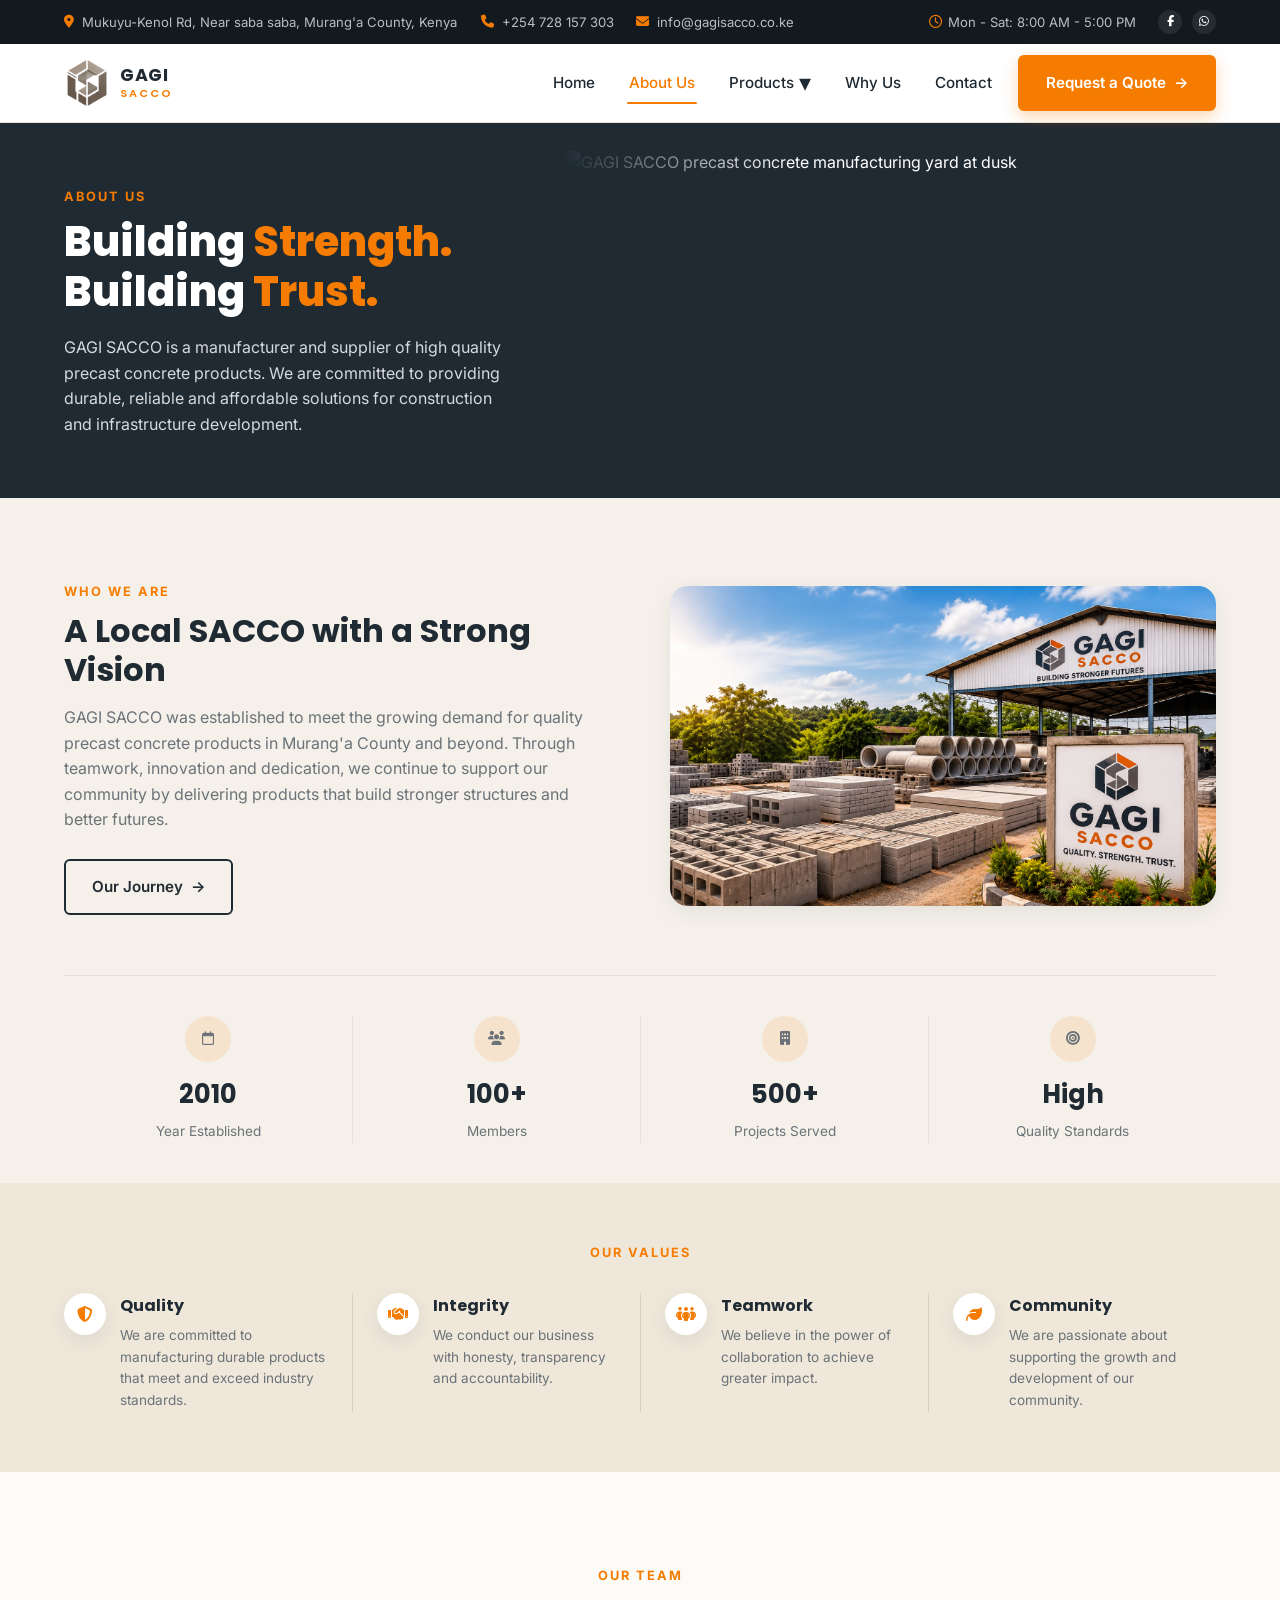
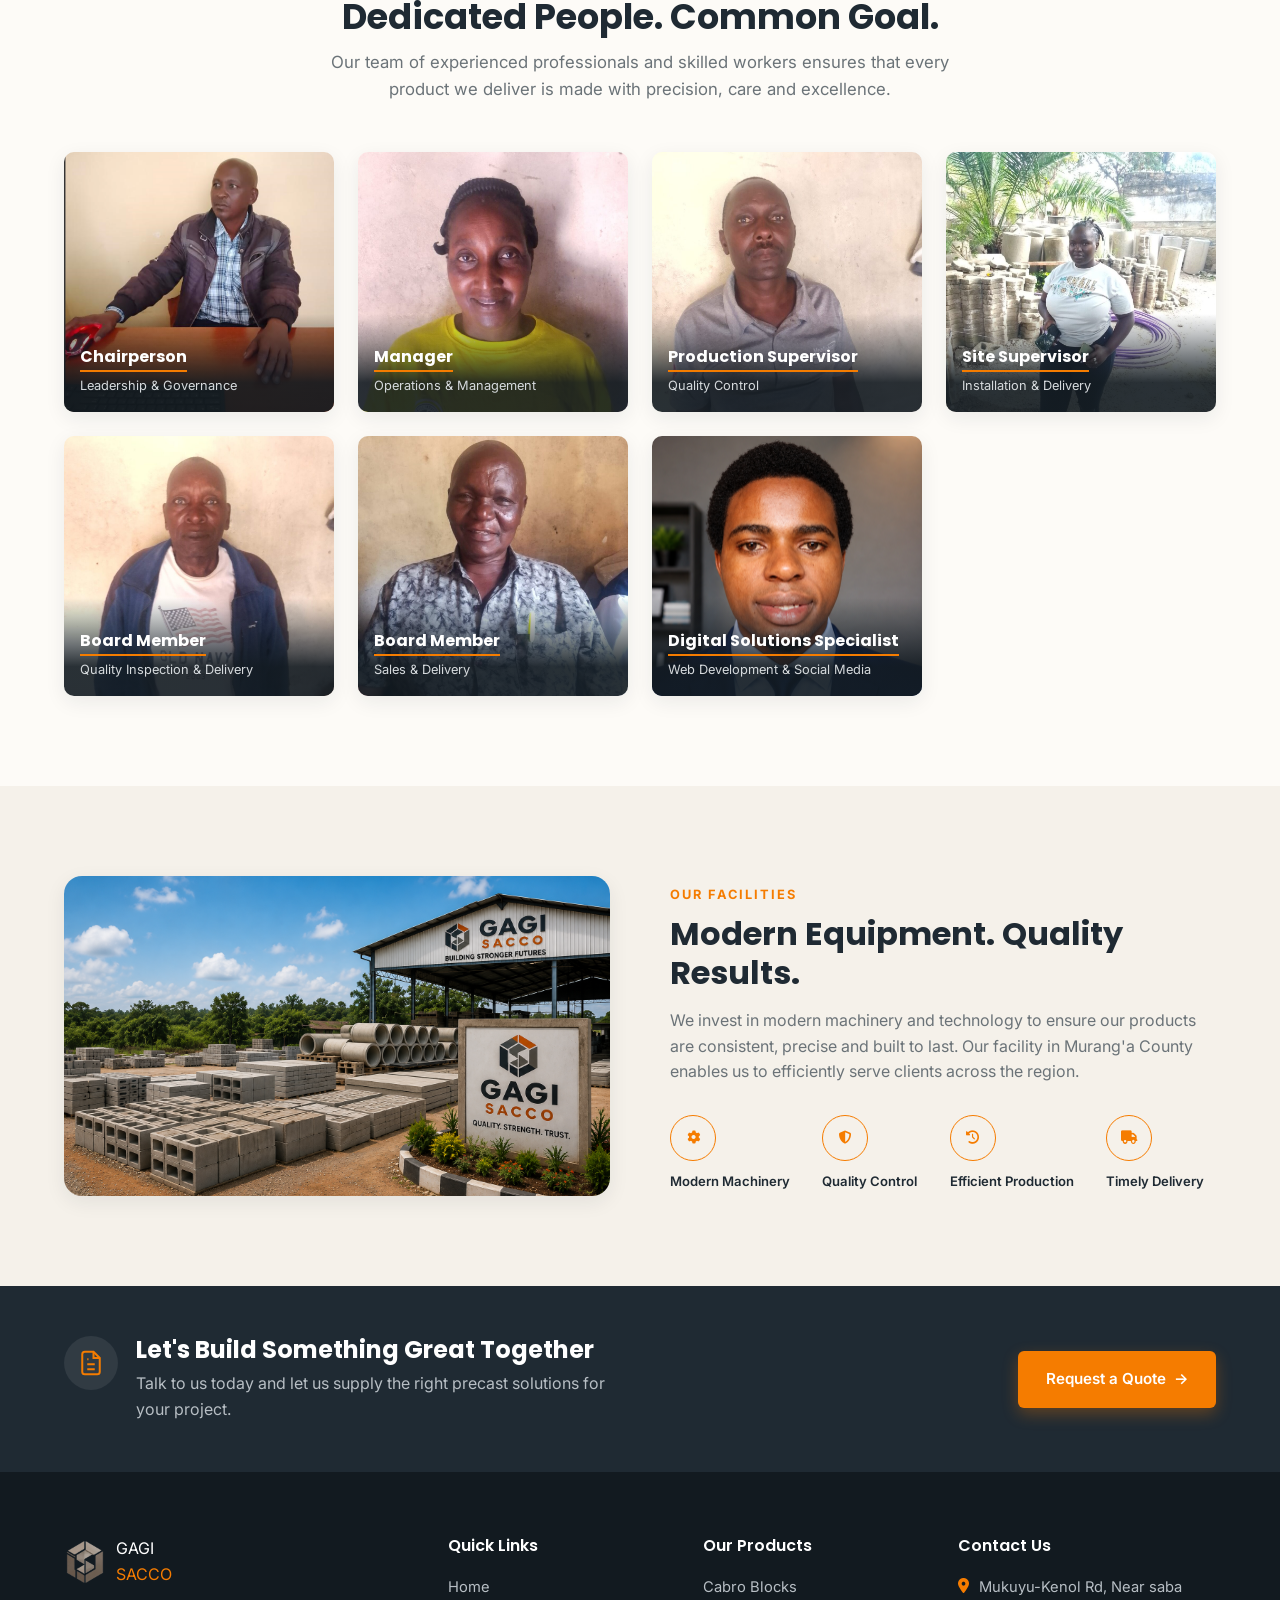
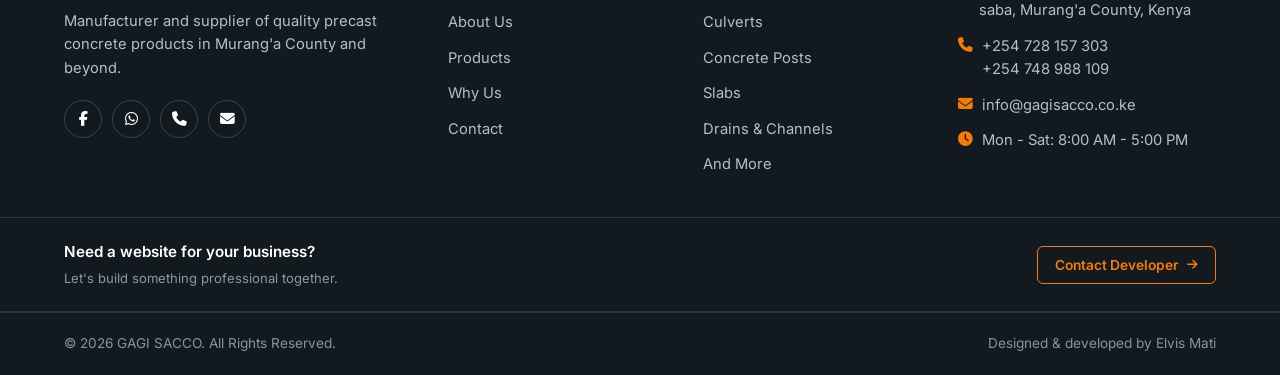
==== commit ceab37c4: "Update business location details" ====
--- a/about.html
+++ b/about.html
@@ -29,7 +29,7 @@
       <!-- FIXED LOCATION -->
       <div class="top-bar-location">
         <i class="fa-solid fa-location-dot" aria-hidden="true"></i>
-        <span>Mukuyu-Kenol Rd, Near Sababa, Murang'a County, Kenya</span>
+        <span>Mukuyu-Kenol Rd, Near saba saba, Murang'a County, Kenya</span>
       </div>
 
       <!-- MOVING CONTENT -->
@@ -207,7 +207,7 @@
         <ul class="stats-row">
           <li>
             <span class="stat-icon" aria-hidden="true"><i class="fa-regular fa-calendar"></i></span>
-            <strong>2018</strong>
+            <strong>2010</strong>
             <span>Year Established</span>
           </li>
           <li>
@@ -515,7 +515,7 @@
         <ul>
           <li>
             <i class="fa-solid fa-location-dot"></i>
-            Mukuyu-Kenol Rd, Near Sababa, Murang'a County, Kenya
+            Mukuyu-Kenol Rd, Near saba saba, Murang'a County, Kenya
           </li>
 
           <li>
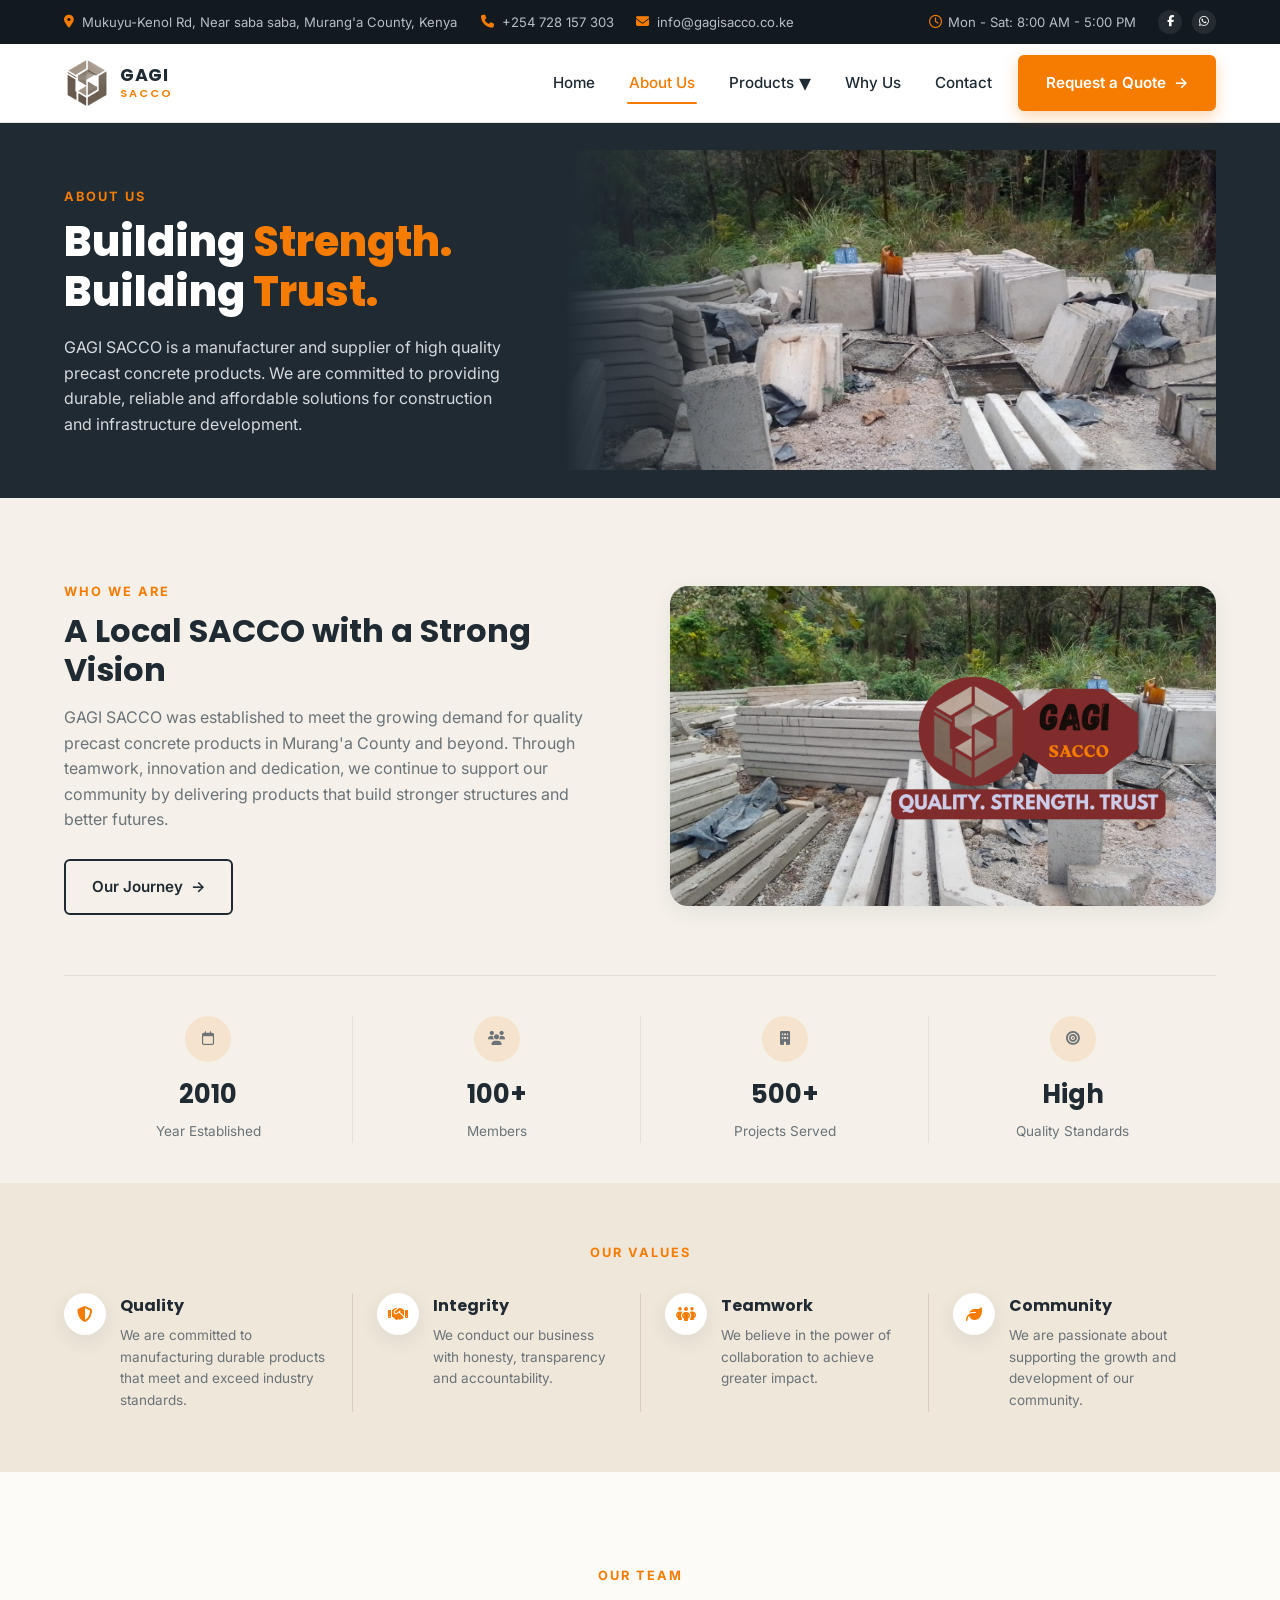
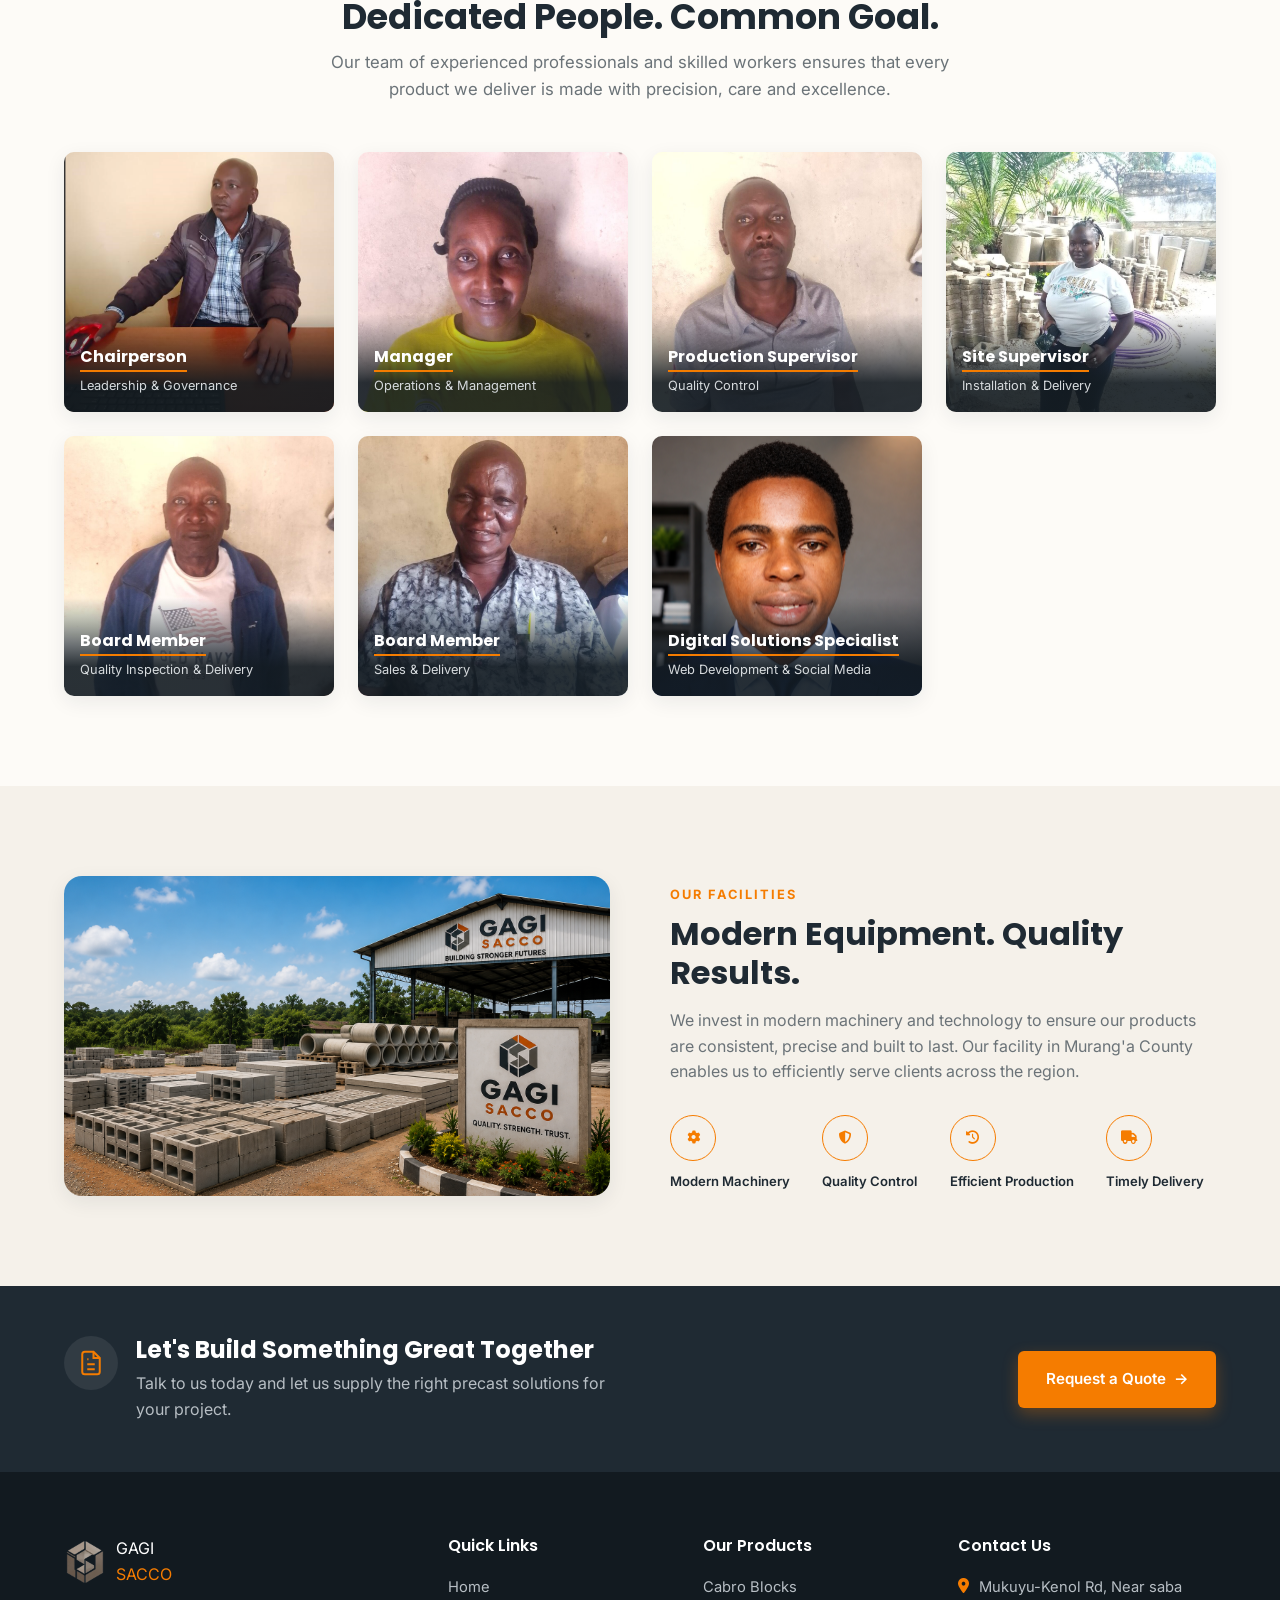
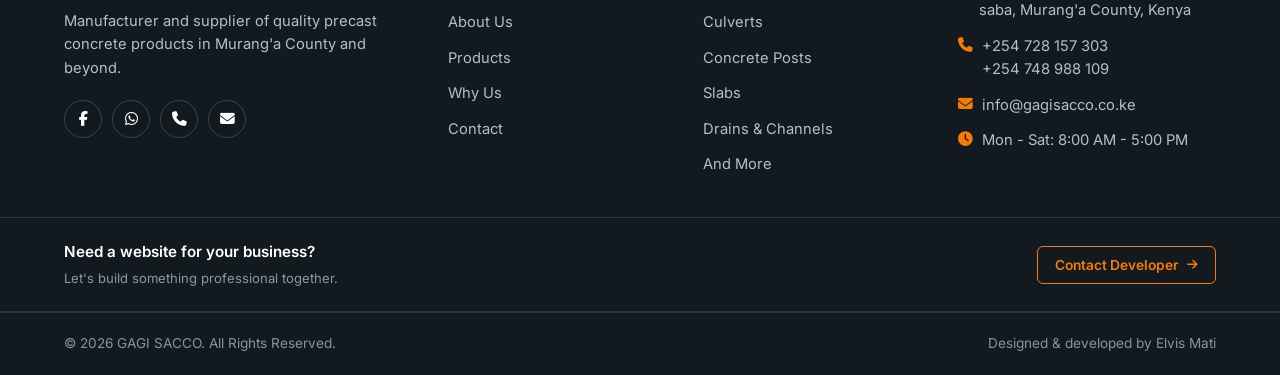
==== commit 3859d0a3: "Refine website content and update images" ====
--- a/about.html
+++ b/about.html
@@ -183,7 +183,7 @@
           <p>GAGI SACCO is a manufacturer and supplier of high quality precast concrete products. We are committed to providing durable, reliable and affordable solutions for construction and infrastructure development.</p>
         </div>
         <div class="about-hero-media">
-          <img src="https://images.unsplash.com/photo-1541976590-713941681591?w=1000&q=80" alt="GAGI SACCO precast concrete manufacturing yard at dusk">
+          <img src="assets/images/quality-products.png"GAGI SACCO precast concrete manufacturing yard at dusk">
         </div>
       </div>
     </section>
@@ -198,7 +198,7 @@
           <a href="about.html#journey" class="btn btn-outline">Our Journey <span aria-hidden="true">&rarr;</span></a>
         </div>
         <div class="who-media">
-          <img src="assets/images/gagi banner.png" alt="Precast concrete culverts, blocks and ballast in the yard">
+          <img src="assets/images/gagi-banner.png" alt="Precast concrete culverts, blocks and ballast in the yard">
         </div>
       </div>
 
--- a/css/top-utility-bar.css
+++ b/css/top-utility-bar.css
@@ -187,4 +187,107 @@
 
 .top-bar-social a:hover i {
   color: #FFFFFF !important;
+}
+
+/* ==========================================================================
+   MOBILE TOP UTILITY BAR
+   ========================================================================== */
+
+@media (max-width: 768px) {
+
+  /* --------------------------------------------------
+     MAIN UTILITY BAR
+     -------------------------------------------------- */
+
+  .top-bar-inner {
+    display: flex !important;
+    flex-direction: column !important;
+    align-items: stretch !important;
+
+    width: 100%;
+    padding: 8px 16px !important;
+
+    gap: 8px !important;
+  }
+
+
+  /* --------------------------------------------------
+     LOCATION — FULL WIDTH
+     -------------------------------------------------- */
+
+  .top-bar-location {
+    display: flex !important;
+    align-items: flex-start !important;
+
+    width: 100% !important;
+    max-width: 100% !important;
+
+    margin: 0 !important;
+    padding: 0 !important;
+
+    gap: 8px !important;
+
+    flex: 0 0 auto !important;
+    flex-shrink: 1 !important;
+
+    white-space: normal !important;
+
+    overflow: visible !important;
+  }
+
+  .top-bar-location i {
+    flex: 0 0 auto !important;
+    flex-shrink: 0 !important;
+
+    margin-top: 3px;
+  }
+
+  .top-bar-location span {
+    display: block !important;
+
+    width: auto !important;
+    max-width: none !important;
+    min-width: 0 !important;
+
+    flex: 1 1 auto !important;
+
+    white-space: normal !important;
+
+    overflow: visible !important;
+    text-overflow: clip !important;
+
+    word-break: normal !important;
+    overflow-wrap: break-word !important;
+
+    line-height: 1.4;
+  }
+
+
+  /* --------------------------------------------------
+     SECOND ROW — PHONE / EMAIL / HOURS
+     -------------------------------------------------- */
+
+  .top-bar-marquee {
+    display: flex !important;
+    align-items: center !important;
+
+    width: 100% !important;
+    max-width: 100% !important;
+
+    margin-left: 0 !important;
+
+    flex: 0 0 auto !important;
+
+    overflow: hidden;
+  }
+
+  .top-bar-marquee-content {
+    display: flex !important;
+    align-items: center !important;
+
+    width: 100% !important;
+
+    gap: 18px !important;
+  }
+
 }
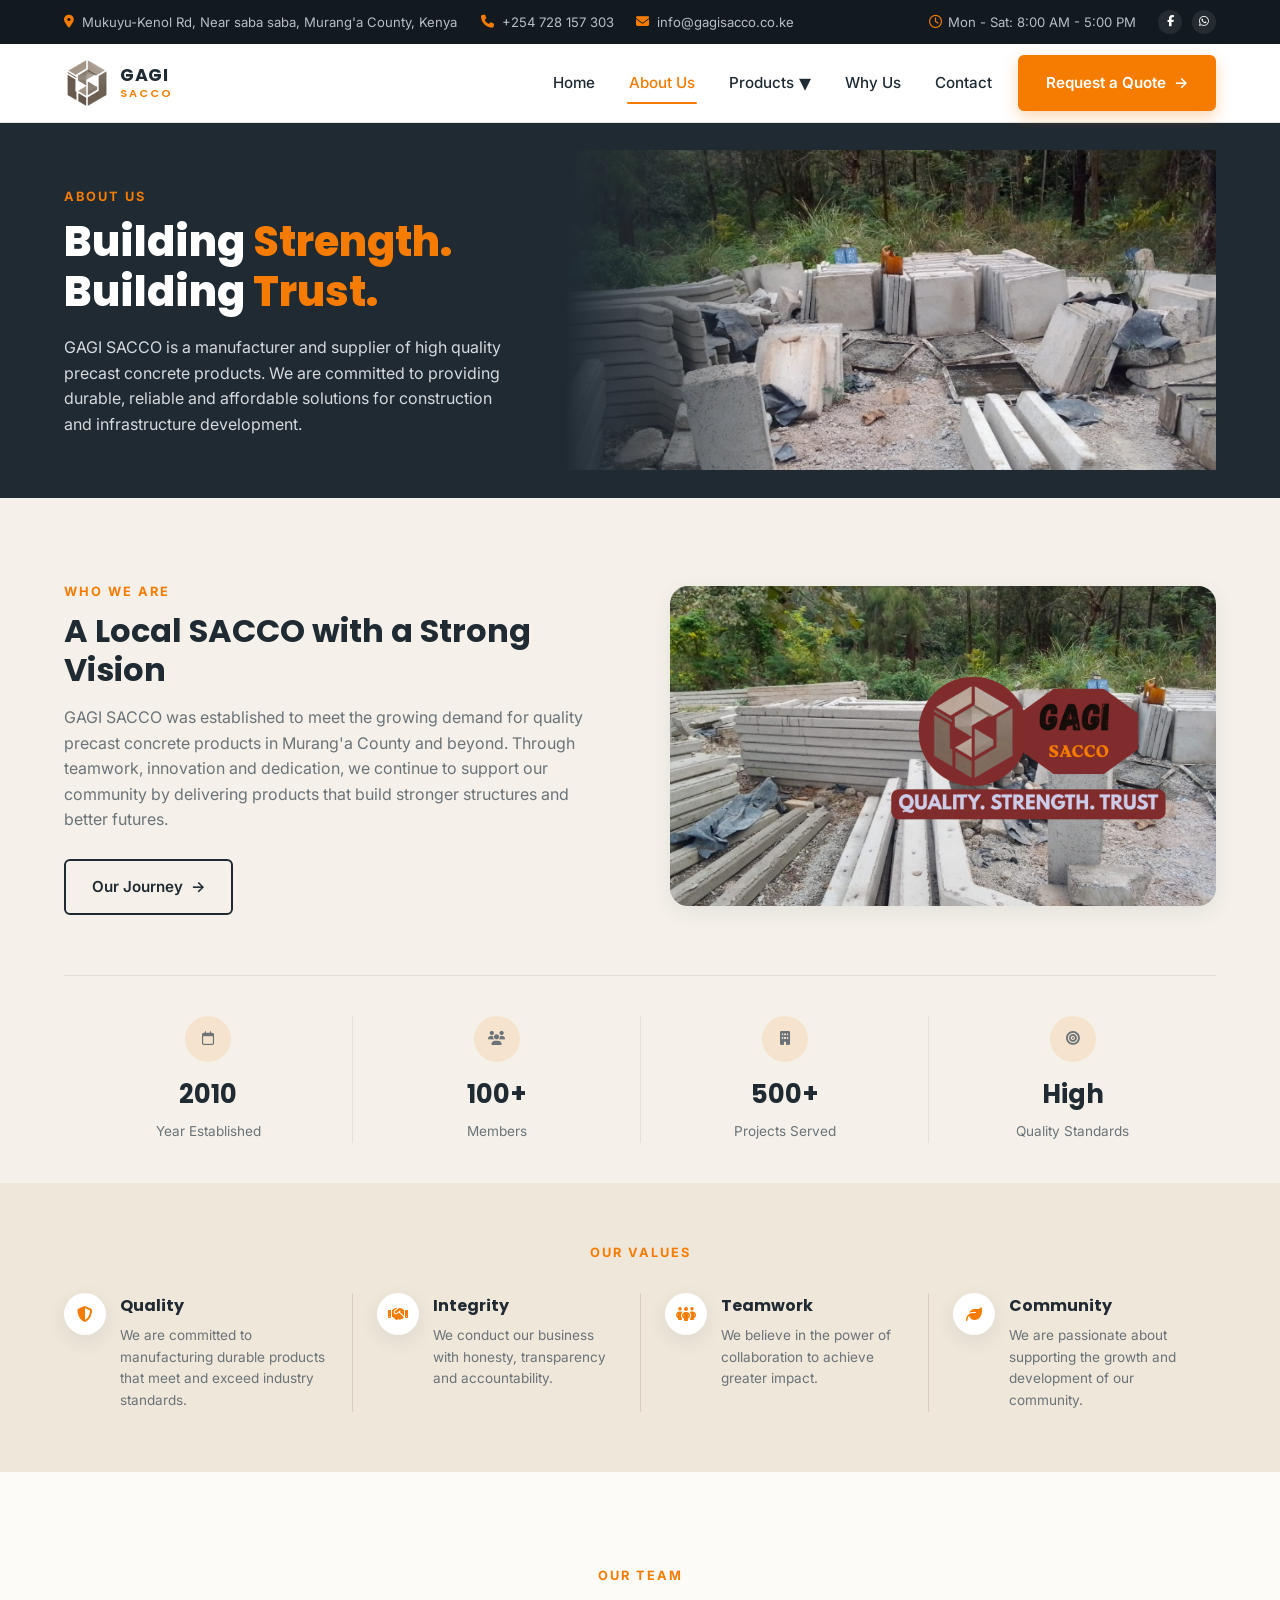
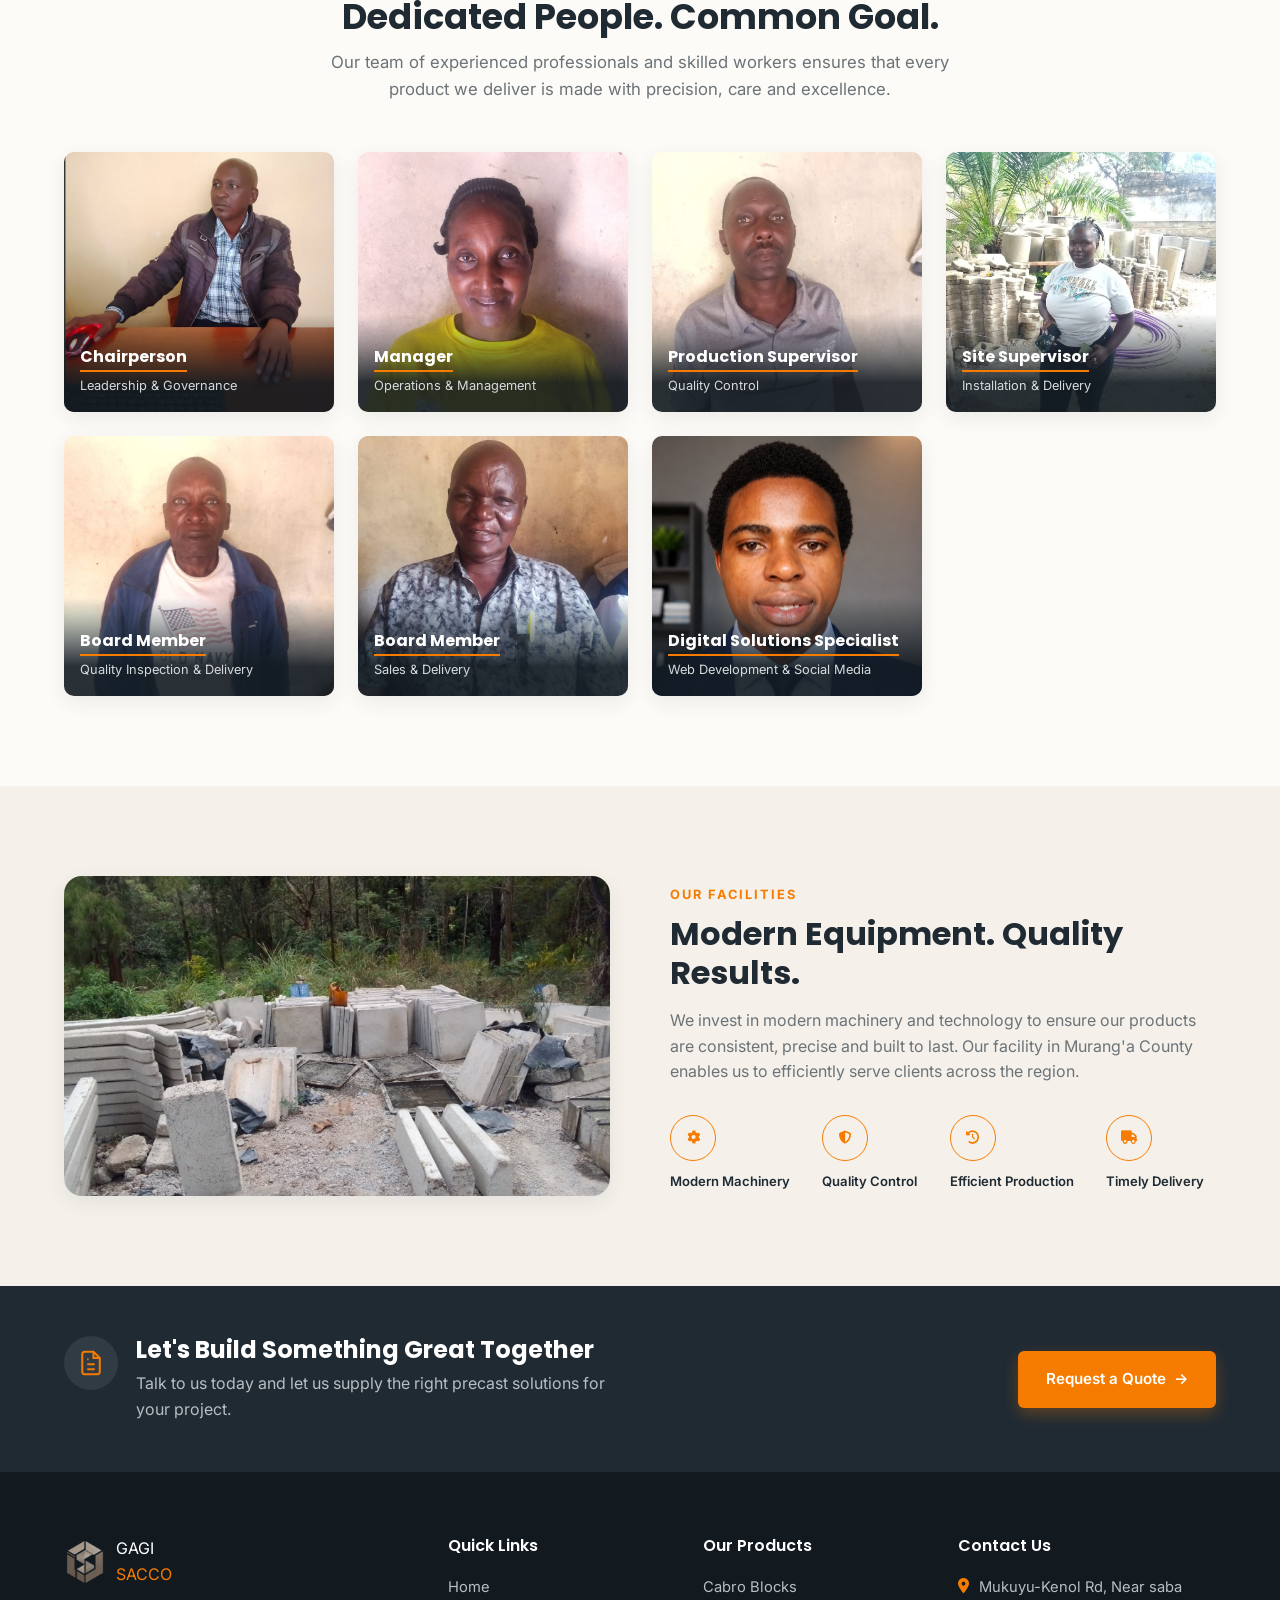
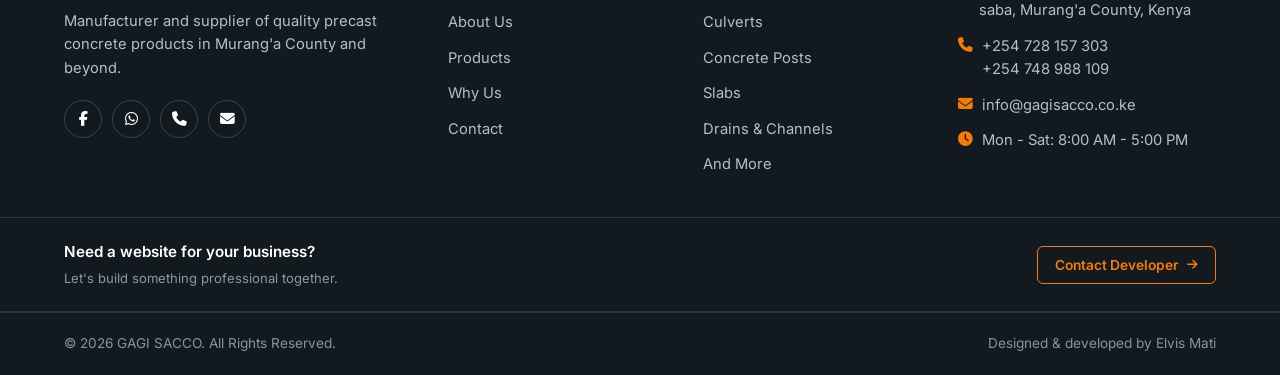
==== commit 5a875400: "Add new website image" ====
--- a/about.html
+++ b/about.html
@@ -365,7 +365,7 @@
     <section class="facilities-section">
       <div class="container facilities-inner">
         <div class="facilities-media">
-          <img src="assets/images/gagi banner2.png" alt="GAGI SACCO precast concrete production shed and silos">
+          <img src="assets/images/quality-products.png" alt="GAGI SACCO precast concrete production shed and silos">
         </div>
         <div class="facilities-content">
           <span class="eyebrow">Our Facilities</span>
